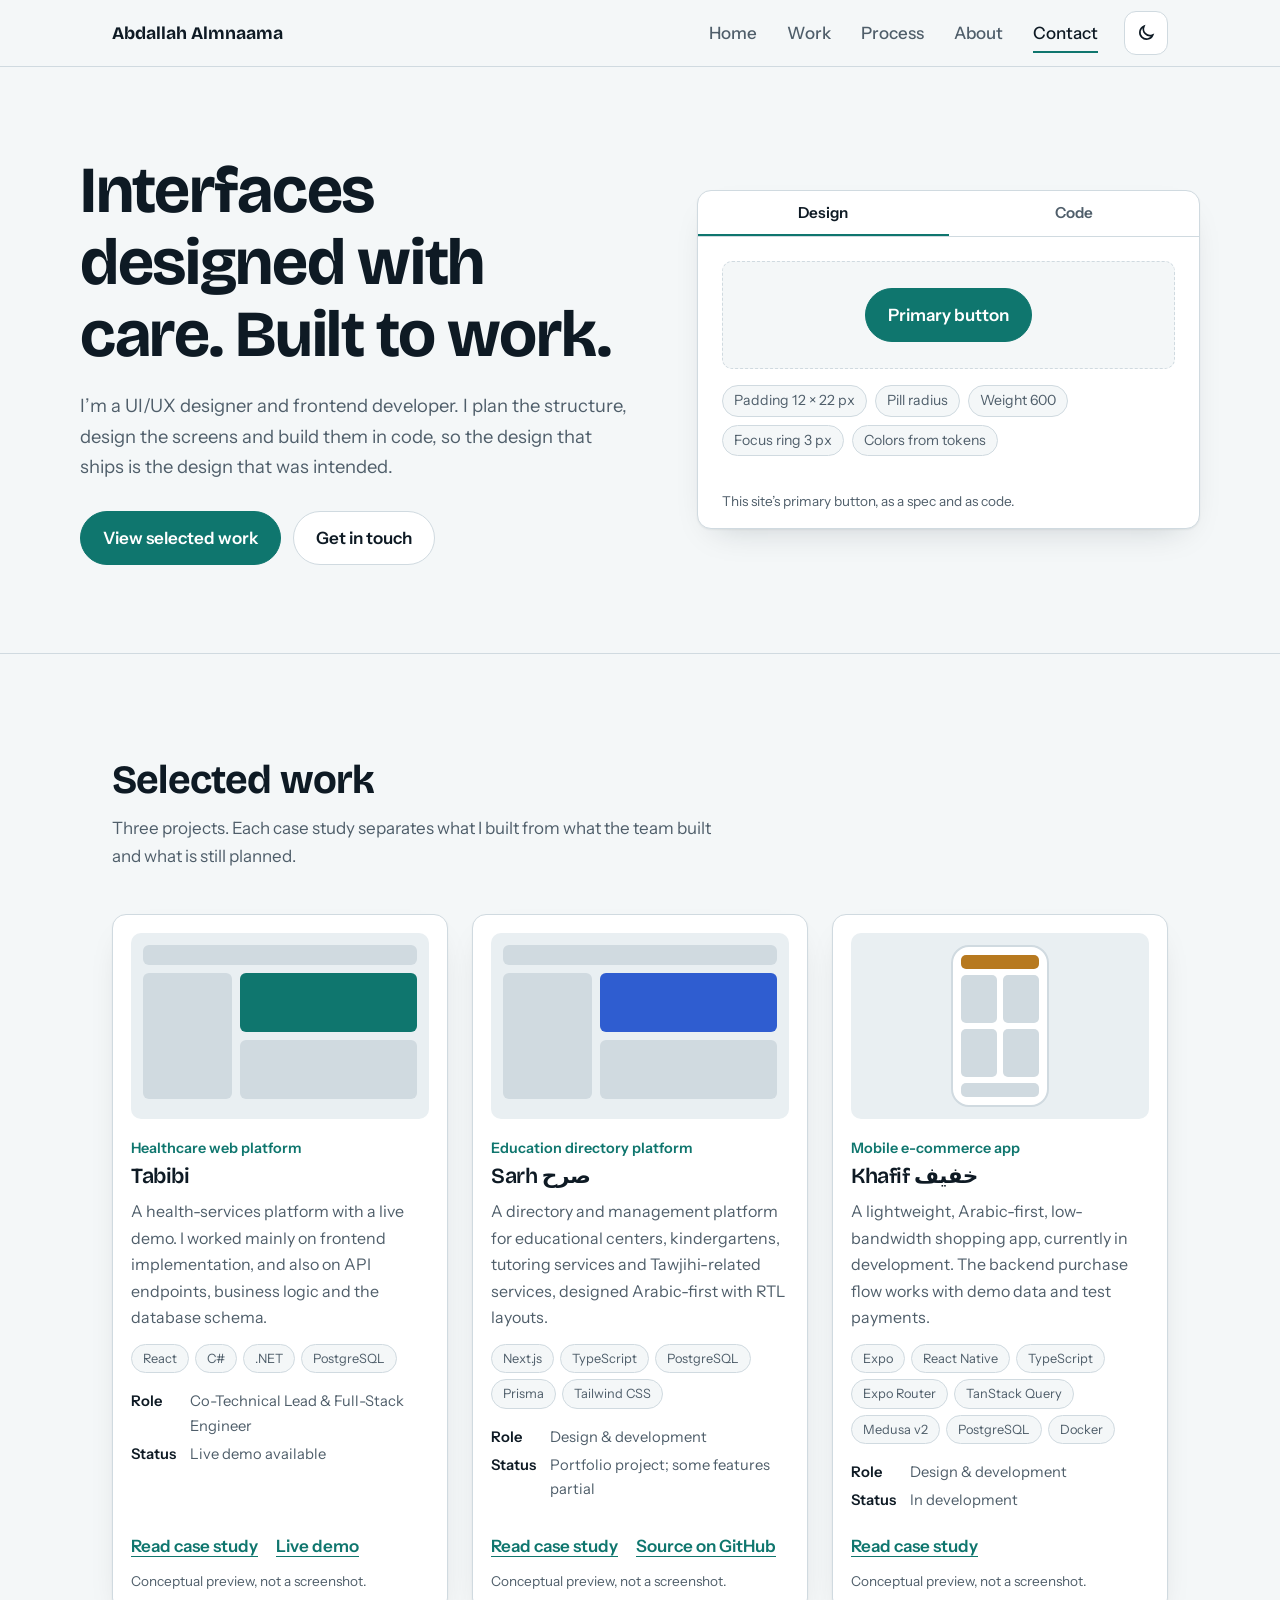
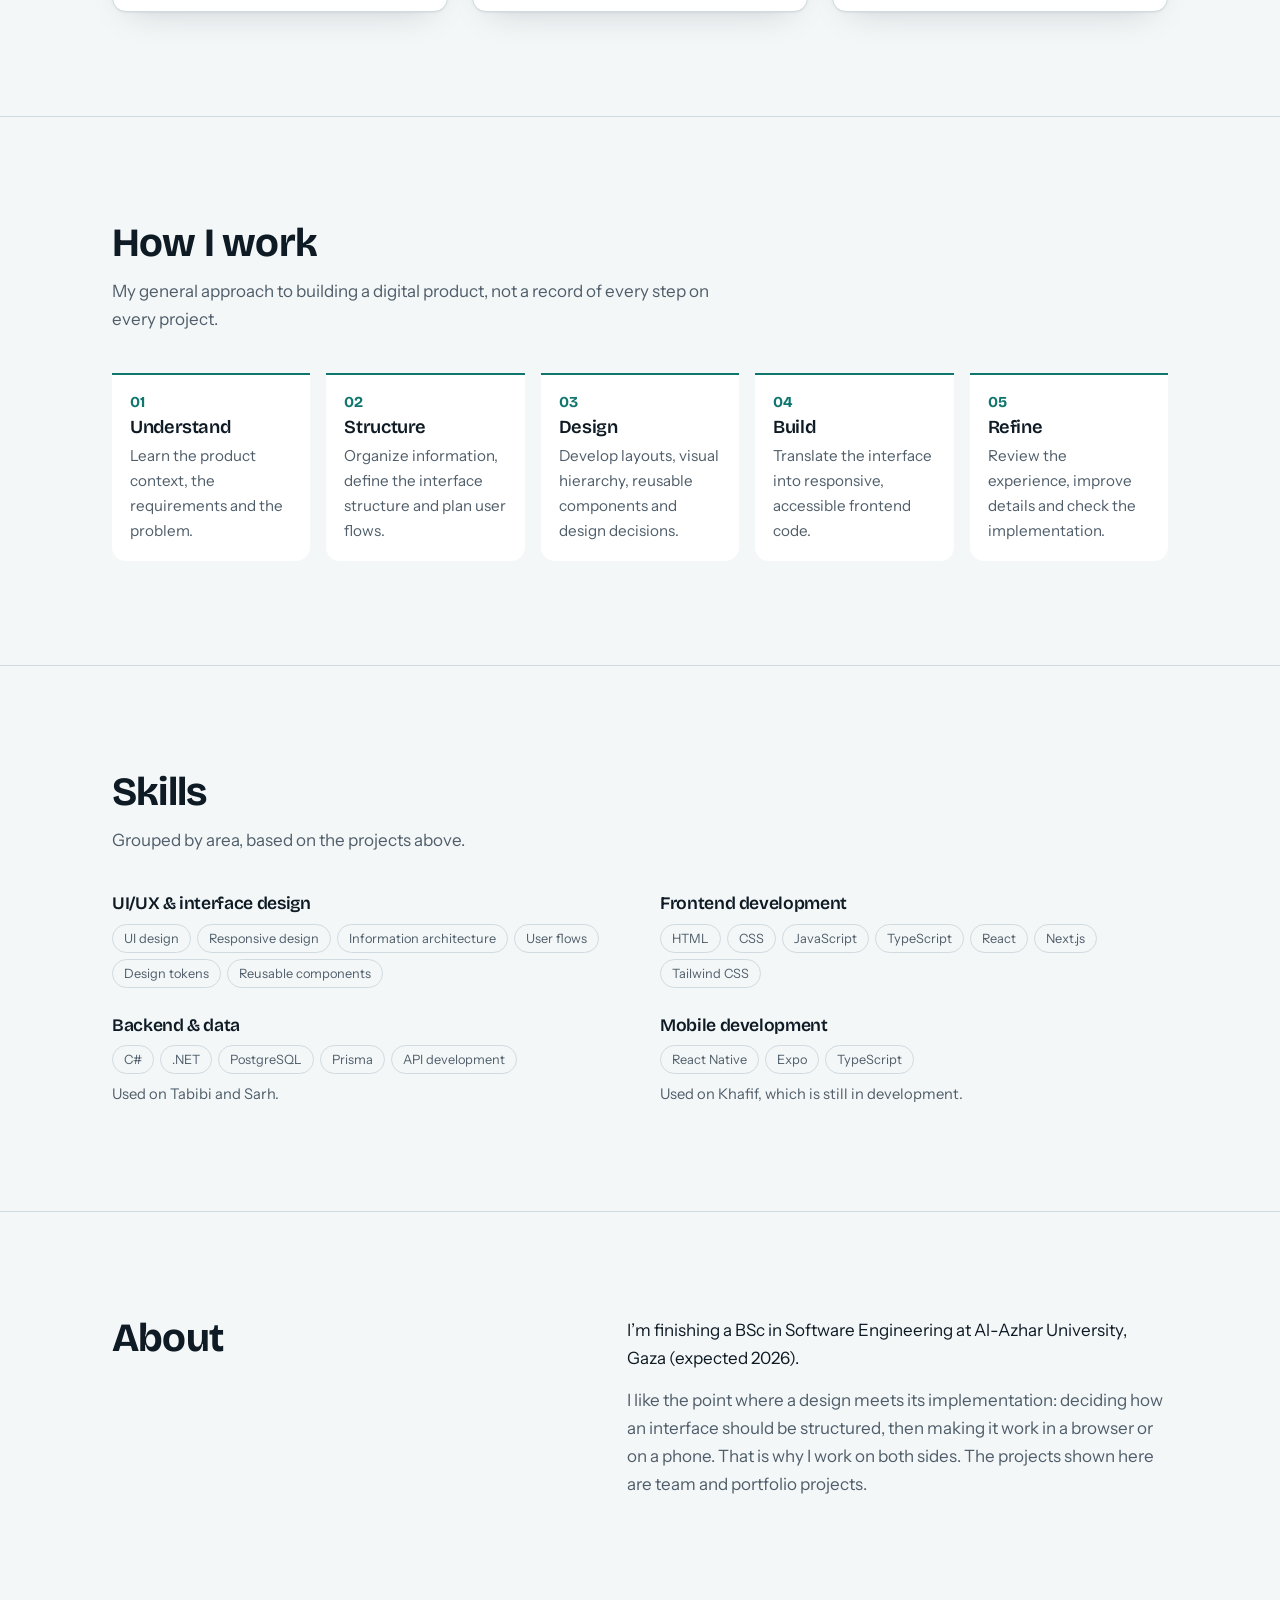
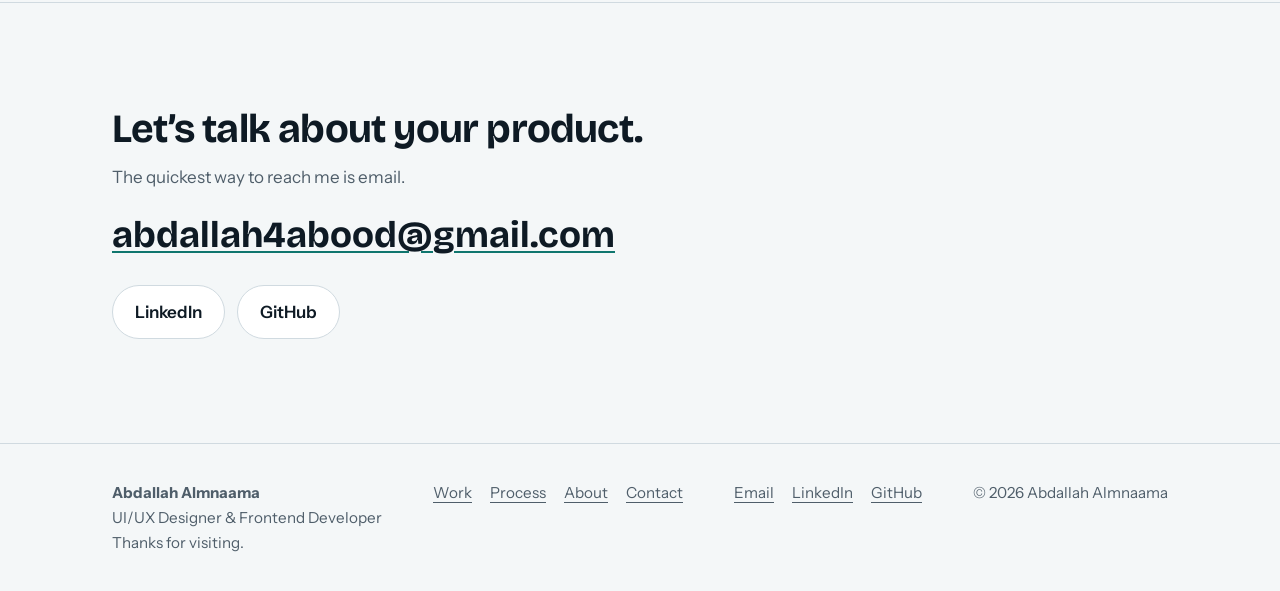
==== index.html @ 8fb06981 "Initial portfolio site" ====
<!doctype html>
<html lang="en" data-theme="light">
<head>
<meta charset="utf-8"><meta name="viewport" content="width=device-width,initial-scale=1">
<title>Abdallah Almnaama · UI/UX Designer &amp; Frontend Developer</title>
<meta name="description" content="Portfolio of Abdallah Almnaama, a UI/UX designer and frontend developer. Case studies for Tabibi, Sarh and Khafif.">
<meta name="theme-color" content="#F4F7F8">
<meta property="og:type" content="website"><meta property="og:title" content="Abdallah Almnaama · UI/UX Designer &amp; Frontend Developer"><meta property="og:description" content="Portfolio of Abdallah Almnaama, a UI/UX designer and frontend developer. Case studies for Tabibi, Sarh and Khafif.">
<meta name="twitter:card" content="summary">
<link rel="icon" href="assets/favicon.svg" type="image/svg+xml">
<link rel="preconnect" href="https://fonts.googleapis.com"><link rel="preconnect" href="https://fonts.gstatic.com" crossorigin>
<link rel="stylesheet" href="https://fonts.googleapis.com/css2?family=Bricolage+Grotesque:opsz,wght@12..96,500;12..96,700&family=Instrument+Sans:wght@400;500;600&display=swap">
<script>try{var t=localStorage.getItem('theme')||(matchMedia('(prefers-color-scheme: dark)').matches?'dark':'light');document.documentElement.dataset.theme=t}catch(e){}document.documentElement.classList.add('js')</script>
<link rel="stylesheet" href="css/style.css">
<script src="js/main.js" defer></script>
</head>
<body id="top">
<a class="skip" href="#main">Skip to content</a>
<header class="hd"><div class="w">
<a class="logo" href="index.html">Abdallah Almnaama</a>
<nav class="nav" id="nav" aria-label="Primary"><a href="#top">Home</a><a href="#work">Work</a><a href="#process">Process</a><a href="#about">About</a><a href="#contact">Contact</a></nav>
<button class="ib" id="theme" type="button" aria-label="Switch to dark theme"><svg class="moon" viewBox="0 0 24 24" aria-hidden="true"><path d="M20 14.5A8 8 0 0 1 9.5 4a8 8 0 1 0 10.5 10.5z"/></svg><svg class="sun" viewBox="0 0 24 24" aria-hidden="true"><circle cx="12" cy="12" r="4"/><path d="M12 2v2M12 20v2M4.9 4.9l1.4 1.4M17.7 17.7l1.4 1.4M2 12h2M20 12h2M4.9 19.1l1.4-1.4M17.7 6.3l1.4-1.4"/></svg></button>
<button class="ib menu" id="menu" type="button" aria-label="Menu" aria-expanded="false" aria-controls="nav"><svg viewBox="0 0 24 24" aria-hidden="true"><path d="M4 7h16M4 12h16M4 17h16"/></svg></button>
</div></header>
<main id="main">
<div class="w hero">
<div><h1>Interfaces designed with care. Built to work.</h1>
<p class="lede">I’m a UI/UX designer and frontend developer. I plan the structure, design the screens and build them in code, so the design that ships is the design that was intended.</p>
<div class="cta"><a class="btn p" href="#work">View selected work</a><a class="btn" href="#contact">Get in touch</a></div></div>
<div class="panel"><div class="tabs" role="tablist" aria-label="Button component">
<button role="tab" id="t1" aria-selected="true" aria-controls="p1" type="button">Design</button><button role="tab" id="t2" aria-selected="false" tabindex="-1" aria-controls="p2" type="button">Code</button></div>
<div class="tp" role="tabpanel" id="p1" aria-labelledby="t1"><div class="demo"><a class="btn p" href="#contact">Primary button</a></div>
<ul class="spec"><li>Padding 12 × 22 px</li><li>Pill radius</li><li>Weight 600</li><li>Focus ring 3 px</li><li>Colors from tokens</li></ul></div>
<div class="tp" role="tabpanel" id="p2" aria-labelledby="t2" hidden><pre><code>.btn {
  padding: 12px 22px;
  border-radius: 999px;
  font-weight: 600;
  background: var(--ac);
  color: var(--on);
}
:focus-visible {
  outline: 3px solid var(--ac);
  outline-offset: 3px;
}</code></pre></div>
<small class="cap" style="padding:0 24px 16px">This site’s primary button, as a spec and as code.</small></div>
</div>
<section class="sec" id="work"><div class="w"><h2>Selected work</h2><p class="sub">Three projects. Each case study separates what I built from what the team built and what is still planned.</p>
<div class="grid"><article class="card rv"><div class="vis web " role="img" aria-label="Conceptual interface preview"><b></b><i></i><i></i><i></i><i></i></div><span class="cat">Healthcare web platform</span><h3>Tabibi</h3><p>A health-services platform with a live demo. I worked mainly on frontend implementation, and also on API endpoints, business logic and the database schema.</p>
<ul class="tags" aria-label="Technologies"><li class="tag">React</li><li class="tag">C#</li><li class="tag">.NET</li><li class="tag">PostgreSQL</li></ul>
<dl class="facts"><dt>Role</dt><dd>Co-Technical Lead & Full-Stack Engineer</dd><dt>Status</dt><dd>Live demo available</dd></dl>
<div class="links"><a href="projects/tabibi.html">Read case study</a><a href="https://tabibi-frontend.apps.taqat.academy/" target="_blank" rel="noopener">Live demo<span class="sr" style="position:absolute;left:-999px"> (opens in a new tab)</span></a></div><small class="cap">Conceptual preview, not a screenshot.</small></article>
<article class="card rv"><div class="vis web p2" role="img" aria-label="Conceptual interface preview"><b></b><i></i><i></i><i></i><i></i></div><span class="cat">Education directory platform</span><h3>Sarh <span lang="ar" dir="rtl">صرح</span></h3><p>A directory and management platform for educational centers, kindergartens, tutoring services and Tawjihi-related services, designed Arabic-first with RTL layouts.</p>
<ul class="tags" aria-label="Technologies"><li class="tag">Next.js</li><li class="tag">TypeScript</li><li class="tag">PostgreSQL</li><li class="tag">Prisma</li><li class="tag">Tailwind CSS</li></ul>
<dl class="facts"><dt>Role</dt><dd>Design &amp; development</dd><dt>Status</dt><dd>Portfolio project; some features partial</dd></dl>
<div class="links"><a href="projects/sarh.html">Read case study</a><a href="https://github.com/abdallah4abood-spec/Sarh-Educational-Platform" target="_blank" rel="noopener">Source on GitHub<span class="sr" style="position:absolute;left:-999px"> (opens in a new tab)</span></a></div><small class="cap">Conceptual preview, not a screenshot.</small></article>
<article class="card rv"><div class="vis phone p3" role="img" aria-label="Conceptual mobile interface preview"><div class="ph"><span></span><div><i></i><i></i></div><div><i></i><i></i></div><span></span></div></div><span class="cat">Mobile e-commerce app</span><h3>Khafif <span lang="ar" dir="rtl">خفيف</span></h3><p>A lightweight, Arabic-first, low-bandwidth shopping app, currently in development. The backend purchase flow works with demo data and test payments.</p>
<ul class="tags" aria-label="Technologies"><li class="tag">Expo</li><li class="tag">React Native</li><li class="tag">TypeScript</li><li class="tag">Expo Router</li><li class="tag">TanStack Query</li><li class="tag">Medusa v2</li><li class="tag">PostgreSQL</li><li class="tag">Docker</li></ul>
<dl class="facts"><dt>Role</dt><dd>Design &amp; development</dd><dt>Status</dt><dd>In development</dd></dl>
<div class="links"><a href="projects/khafif.html">Read case study</a></div><small class="cap">Conceptual preview, not a screenshot.</small></article>
</div></div></section>
<section class="sec" id="process"><div class="w"><h2>How I work</h2><p class="sub">My general approach to building a digital product, not a record of every step on every project.</p>
<ol class="steps"><li class="rv"><h3>Understand</h3><p>Learn the product context, the requirements and the problem.</p></li><li class="rv"><h3>Structure</h3><p>Organize information, define the interface structure and plan user flows.</p></li><li class="rv"><h3>Design</h3><p>Develop layouts, visual hierarchy, reusable components and design decisions.</p></li><li class="rv"><h3>Build</h3><p>Translate the interface into responsive, accessible frontend code.</p></li><li class="rv"><h3>Refine</h3><p>Review the experience, improve details and check the implementation.</p></li></ol></div></section>
<section class="sec" id="skills"><div class="w"><h2>Skills</h2><p class="sub">Grouped by area, based on the projects above.</p><div class="sk">
<div><h3>UI/UX &amp; interface design</h3><ul class="tags"><li class="tag">UI design</li><li class="tag">Responsive design</li><li class="tag">Information architecture</li><li class="tag">User flows</li><li class="tag">Design tokens</li><li class="tag">Reusable components</li></ul></div>
<div><h3>Frontend development</h3><ul class="tags"><li class="tag">HTML</li><li class="tag">CSS</li><li class="tag">JavaScript</li><li class="tag">TypeScript</li><li class="tag">React</li><li class="tag">Next.js</li><li class="tag">Tailwind CSS</li></ul></div>
<div><h3>Backend &amp; data</h3><ul class="tags"><li class="tag">C#</li><li class="tag">.NET</li><li class="tag">PostgreSQL</li><li class="tag">Prisma</li><li class="tag">API development</li></ul><p>Used on Tabibi and Sarh.</p></div>
<div><h3>Mobile development</h3><ul class="tags"><li class="tag">React Native</li><li class="tag">Expo</li><li class="tag">TypeScript</li></ul><p>Used on Khafif, which is still in development.</p></div>
</div></div></section>
<section class="sec" id="about"><div class="w two"><h2>About</h2><div>
<p>I’m finishing a BSc in Software Engineering at Al-Azhar University, Gaza (expected 2026).</p>
<p class="mu">I like the point where a design meets its implementation: deciding how an interface should be structured, then making it work in a browser or on a phone. That is why I work on both sides. The projects shown here are team and portfolio projects.</p></div></div></section>
<section class="sec" id="contact"><div class="w"><h2>Let’s talk about your product.</h2><p class="sub">The quickest way to reach me is email.</p>
<a class="mail" href="mailto:abdallah4abood@gmail.com">abdallah4abood@gmail.com</a>
<div class="cta"><a class="btn" href="https://www.linkedin.com/in/abdallah-almnaama-7575a737b/" target="_blank" rel="noopener">LinkedIn</a><a class="btn" href="https://github.com/abdallah4abood-spec" target="_blank" rel="noopener">GitHub</a></div></div></section>
</main>
<footer class="ft"><div class="w">
<div><strong>Abdallah Almnaama</strong><br>UI/UX Designer &amp; Frontend Developer<br>Thanks for visiting.</div>
<ul aria-label="Footer"><li><a href="#work">Work</a></li><li><a href="#process">Process</a></li><li><a href="#about">About</a></li><li><a href="#contact">Contact</a></li></ul>
<ul aria-label="Social"><li><a href="mailto:abdallah4abood@gmail.com">Email</a></li><li><a href="https://www.linkedin.com/in/abdallah-almnaama-7575a737b/" target="_blank" rel="noopener">LinkedIn</a></li><li><a href="https://github.com/abdallah4abood-spec" target="_blank" rel="noopener">GitHub</a></li></ul>
<p>© <span id="y">2026</span> Abdallah Almnaama</p>
</div></footer>
</body></html>
---- css/style.css ----
:root{--bg:#F4F7F8;--sf:#fff;--sf2:#E9EFF2;--tx:#0E1A24;--mu:#4F5E6A;--ac:#0F766E;--ac2:#B7791F;--bd:#D0DAE0;--on:#fff;--r:14px;--sh:0 1px 2px rgba(14,26,36,.06),0 14px 34px -18px rgba(14,26,36,.22);--ease:cubic-bezier(.23,1,.32,1);--d:"Bricolage Grotesque",system-ui,"Noto Sans Arabic",Tahoma,sans-serif;--b:"Instrument Sans",system-ui,"Noto Sans Arabic",Tahoma,sans-serif;--w:1120px;color-scheme:light}
[data-theme=dark]{--bg:#0B1216;--sf:#121C22;--sf2:#18262E;--tx:#E8EFF2;--mu:#9AACB6;--ac:#3CC9B8;--ac2:#E3B04B;--bd:#27373F;--on:#04201C;--sh:0 1px 2px rgba(0,0,0,.4),0 16px 36px -18px rgba(0,0,0,.75);color-scheme:dark}
*{box-sizing:border-box;margin:0}
html{scroll-padding-top:84px}
@media (prefers-reduced-motion:no-preference){html{scroll-behavior:smooth}@view-transition{navigation:auto}}
body{background:var(--bg);color:var(--tx);font:400 1.0625rem/1.65 var(--b);transition:background-color .25s,color .25s}
a{color:inherit;text-underline-offset:4px}
:focus-visible{outline:3px solid var(--ac);outline-offset:3px;border-radius:6px}
.w{max-width:var(--w);margin:0 auto;padding:0 clamp(18px,4vw,32px)}
.skip{position:absolute;left:-999px}.skip:focus{left:12px;top:12px;z-index:20;background:var(--sf);padding:8px 14px}
h1,h2,h3{font-family:var(--d);letter-spacing:-.02em;line-height:1.1}
h1{font-size:clamp(2.3rem,5.6vw,4.1rem);font-weight:700;max-width:15ch}
h2{font-size:clamp(1.75rem,3.4vw,2.5rem);font-weight:700}
h3{font-size:1.35rem;font-weight:600}
.mu{color:var(--mu)}
/* header */
.hd{position:sticky;top:0;z-index:10;background:var(--bg);border-bottom:1px solid var(--bd)}
.hd .w{display:flex;align-items:center;gap:14px;min-height:66px}
.logo{font:700 1.1rem var(--d);text-decoration:none;margin-right:auto}
.nav{display:flex;gap:6px}
.nav a{position:relative;padding:8px 12px;text-decoration:none;color:var(--mu);font-weight:500}
.nav a::after{content:"";position:absolute;left:12px;right:12px;bottom:2px;height:2px;background:var(--ac);transform:scaleX(0);transition:transform .25s var(--ease)}
.nav a:hover{color:var(--tx)}.nav a[aria-current=true]{color:var(--tx)}.nav a[aria-current=true]::after{transform:scaleX(1)}
.ib{display:grid;place-items:center;width:44px;height:44px;border:1px solid var(--bd);border-radius:12px;background:var(--sf);color:var(--tx);cursor:pointer;transition:transform .12s ease-out}
.ib:active{transform:scale(.95)}
.ib svg{width:20px;height:20px;fill:none;stroke:currentColor;stroke-width:2;stroke-linecap:round}
.menu{display:none}
.sun{display:none}[data-theme=dark] .sun{display:block}[data-theme=dark] .moon{display:none}
/* buttons */
.btn{display:inline-block;padding:12px 22px;border-radius:999px;font-weight:600;text-decoration:none;border:1px solid var(--bd);background:var(--sf);color:var(--tx);transition:transform .12s ease-out,background-color .2s}
.btn.p{background:var(--ac);border-color:var(--ac);color:var(--on)}
.btn:active{transform:scale(.97)}
@media (hover:hover){.btn:hover{background:var(--sf2)}.btn.p:hover{background:var(--ac);filter:brightness(1.1)}}
/* sections */
.sec{padding:clamp(56px,9vw,104px) 0;border-top:1px solid var(--bd)}
.sub{margin-top:12px;max-width:56ch;color:var(--mu)}
.hero{display:grid;grid-template-columns:1.1fr 1fr;gap:clamp(28px,5vw,64px);align-items:center;padding:clamp(40px,7vw,88px) 0}
.lede{margin-top:20px;max-width:48ch;color:var(--mu);font-size:1.15rem}
.cta{margin-top:28px;display:flex;flex-wrap:wrap;gap:12px}
.panel{background:var(--sf);border:1px solid var(--bd);border-radius:var(--r);box-shadow:var(--sh);overflow:hidden}
.tabs{display:flex;border-bottom:1px solid var(--bd)}
.tabs button{flex:1;padding:12px;border:0;background:none;color:var(--mu);font:600 .95rem var(--b);cursor:pointer;border-bottom:2px solid transparent}
.tabs button[aria-selected=true]{color:var(--tx);border-color:var(--ac)}
.tp{padding:24px;min-height:228px}
.tp[hidden]{display:none}
.demo{display:grid;place-items:center;padding:26px;border:1px dashed var(--bd);border-radius:10px;background:var(--bg)}
.spec{margin-top:16px;display:flex;flex-wrap:wrap;gap:8px;list-style:none;padding:0;font-size:.88rem}
.spec li,.tag{padding:3px 11px;border:1px solid var(--bd);border-radius:999px;color:var(--mu);background:var(--bg)}
pre{font:.86rem/1.6 ui-monospace,Menlo,Consolas,monospace;overflow-x:auto;color:var(--tx)}
.cap{display:block;margin-top:10px;font-size:.85rem;color:var(--mu)}
/* projects */
.grid{margin-top:44px;display:grid;grid-template-columns:repeat(3,1fr);gap:24px}
.card{display:flex;flex-direction:column;background:var(--sf);border:1px solid var(--bd);border-radius:var(--r);padding:18px;box-shadow:var(--sh)}
.card h3{margin-top:18px}.card p{margin-top:10px;color:var(--mu);font-size:1rem}
.cat{margin-top:18px;font-size:.9rem;font-weight:600;color:var(--ac)}.cat+h3{margin-top:4px}
.tags{display:flex;flex-wrap:wrap;gap:6px;list-style:none;padding:0;margin-top:14px}.tag{font-size:.8rem}
.facts{margin-top:16px;display:grid;grid-template-columns:auto 1fr;gap:4px 14px;font-size:.92rem}
.facts dt{font-weight:600}.facts dd{color:var(--mu)}
.links{margin-top:auto;padding-top:20px;display:flex;flex-wrap:wrap;gap:8px 18px;font-weight:600}
.links a{color:var(--ac)}
.vis{--pa:var(--ac);aspect-ratio:16/10;display:grid;gap:8px;padding:12px;background:var(--sf2);border-radius:10px}
.vis i,.vis b{display:block;background:var(--bd);border-radius:6px}
.vis i:nth-child(3){background:var(--pa)}
.web{grid-template-columns:1fr 2fr;grid-template-rows:20px 1fr 1fr}.web b{grid-column:1/3}.web i:nth-child(2){grid-row:2/4}
.phone{place-items:center}.ph{width:36%;height:100%;display:grid;grid-template-rows:14px 1fr 1fr 14px;gap:6px;padding:8px;background:var(--sf);border:2px solid var(--bd);border-radius:18px}
.ph span{display:block;background:var(--bd);border-radius:5px}.ph span:nth-child(1){background:var(--pa)}
.ph div{display:grid;grid-template-columns:1fr 1fr;gap:6px}.ph div i{border-radius:5px}
.p2{--pa:#2F5DD0}.p3{--pa:#B7791F}[data-theme=dark] .p2{--pa:#7FA2FF}[data-theme=dark] .p3{--pa:#E3B04B}
/* process, skills, about */
.steps{margin-top:40px;list-style:none;padding:0;display:grid;grid-template-columns:repeat(5,1fr);gap:16px;counter-reset:s}
.steps li{counter-increment:s;padding:18px;border-top:2px solid var(--ac);background:var(--sf);border-radius:0 0 var(--r) var(--r)}
.steps li::before{content:counter(s,decimal-leading-zero);display:block;font:700 .95rem var(--d);color:var(--ac)}
.steps h3{font-size:1.15rem;margin-top:6px}.steps p{margin-top:6px;color:var(--mu);font-size:.95rem}
.sk{margin-top:40px;display:grid;grid-template-columns:repeat(2,1fr);gap:28px 40px}
.sk h3{font-size:1.1rem}.sk .tags{margin-top:10px}.sk p{margin-top:8px;font-size:.92rem;color:var(--mu)}
.two{display:grid;grid-template-columns:1fr 1.2fr;gap:clamp(24px,5vw,64px)}.two p+p{margin-top:14px}
.mail{display:inline-block;margin-top:22px;font:700 clamp(1.3rem,4vw,2.3rem) var(--d);text-decoration-color:var(--ac);text-decoration-thickness:2px;word-break:break-all}
.ft{padding:36px 0;border-top:1px solid var(--bd);font-size:.95rem;color:var(--mu)}
.ft .w{display:flex;flex-wrap:wrap;gap:16px 40px;justify-content:space-between}
.ft ul{list-style:none;padding:0;display:flex;flex-wrap:wrap;gap:6px 18px}
/* case study */
.cs{padding:clamp(32px,6vw,64px) 0}.cs h1{max-width:none;margin-top:10px}.cs section{margin-top:44px;max-width:70ch}.cs h2{font-size:1.5rem;margin-bottom:12px}.cs ul{padding-left:1.2rem}.cs li{margin-top:6px}
.cs .vis{max-width:760px;margin-top:28px}
.note{border-left:3px solid var(--ac2);padding:4px 16px;background:var(--sf)}
.crumb{font-size:.92rem;color:var(--mu)}
/* motion */
.js .rv{opacity:0;transform:translateY(10px);transition:opacity .45s var(--ease),transform .45s var(--ease)}
.js .rv.in{opacity:1;transform:none}
@media (hover:hover) and (pointer:fine){.card{transition:transform .2s var(--ease)}.card:hover{transform:translateY(-4px)}}
@media (prefers-reduced-motion:reduce){*{transition:none!important}.js .rv{opacity:1;transform:none}}
/* responsive */
@media (max-width:980px){.grid{grid-template-columns:1fr 1fr}.steps{grid-template-columns:1fr 1fr}}
@media (max-width:820px){
 .menu{display:grid}
 .nav{display:none;position:absolute;top:66px;left:0;right:0;flex-direction:column;background:var(--bg);border-bottom:1px solid var(--bd);padding:8px clamp(18px,4vw,32px) 16px}
 .nav[data-open]{display:flex}.nav a{padding:14px 4px;border-bottom:1px solid var(--bd)}.nav a::after{display:none}
 .nav a[aria-current=true]{color:var(--ac)}
 .hero,.two,.sk{grid-template-columns:1fr}}
@media (max-width:620px){.grid,.steps{grid-template-columns:1fr}.cta .btn{flex:1;text-align:center}}
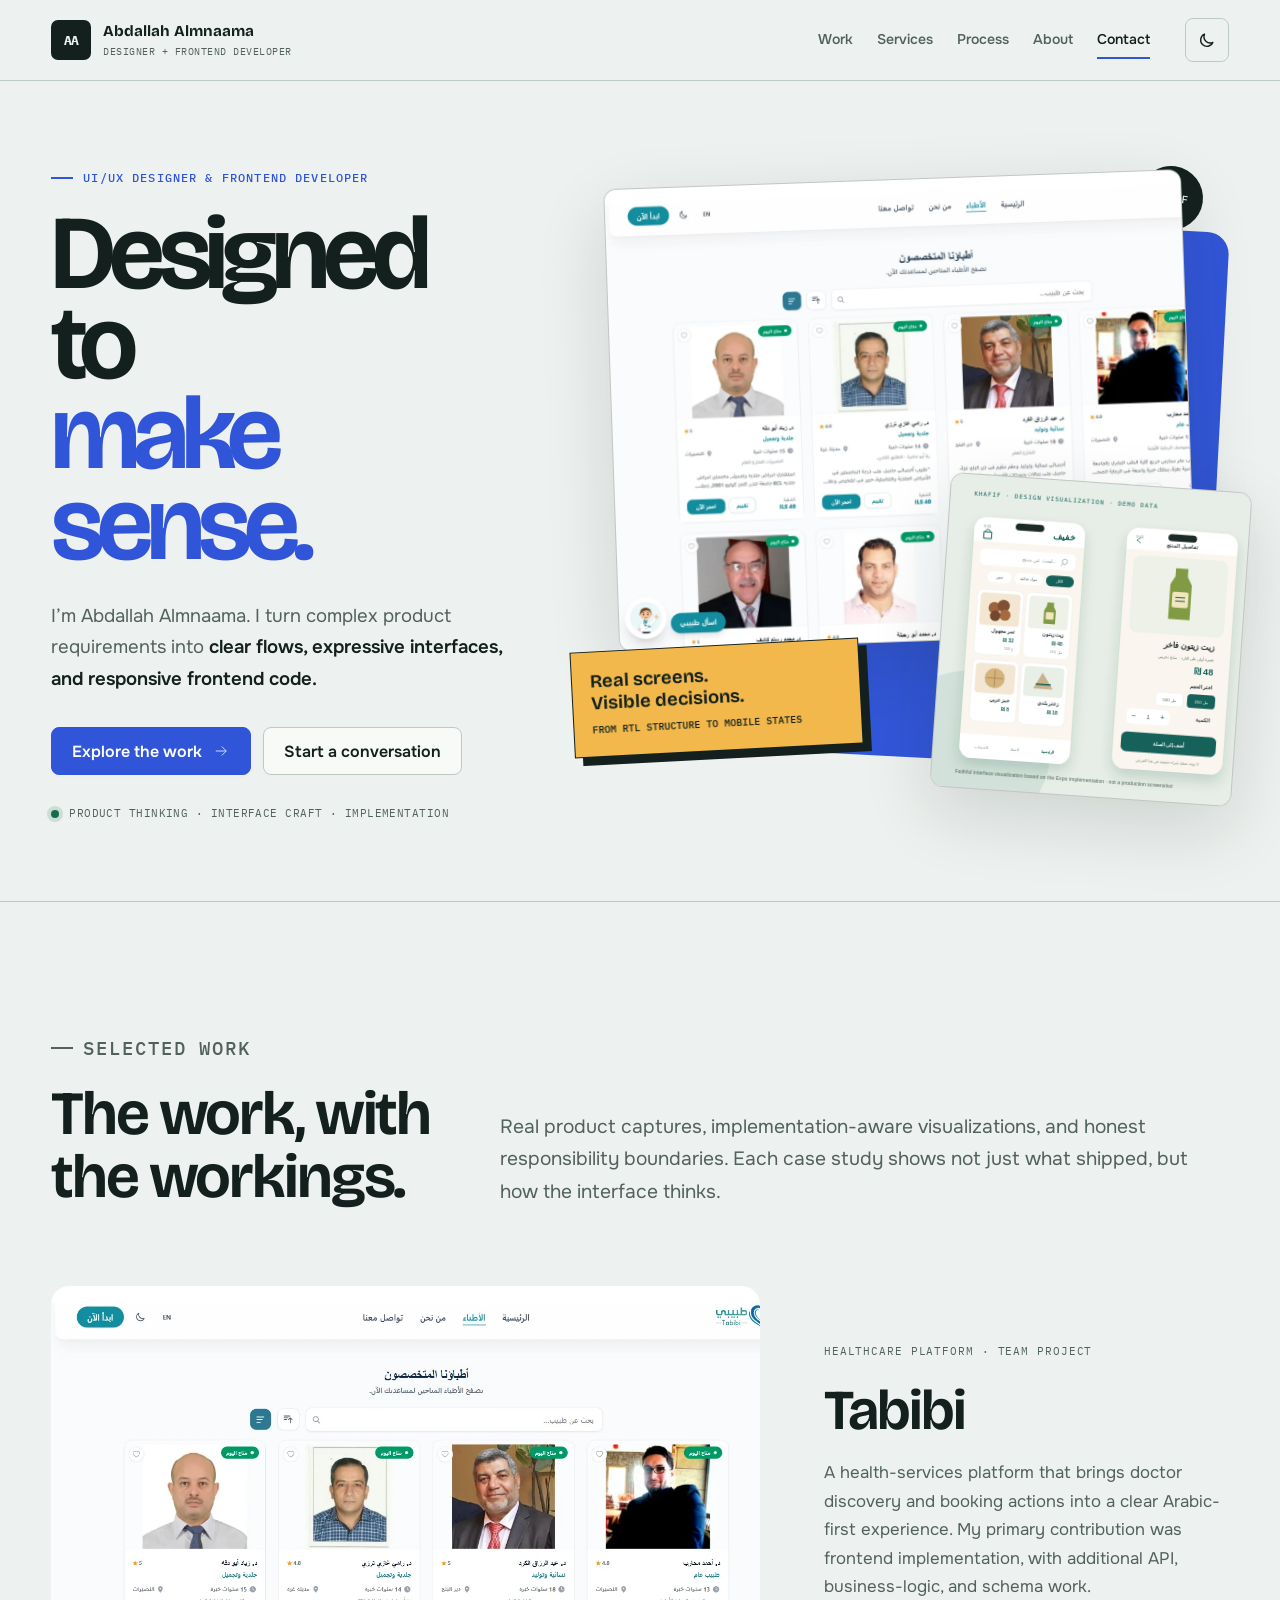
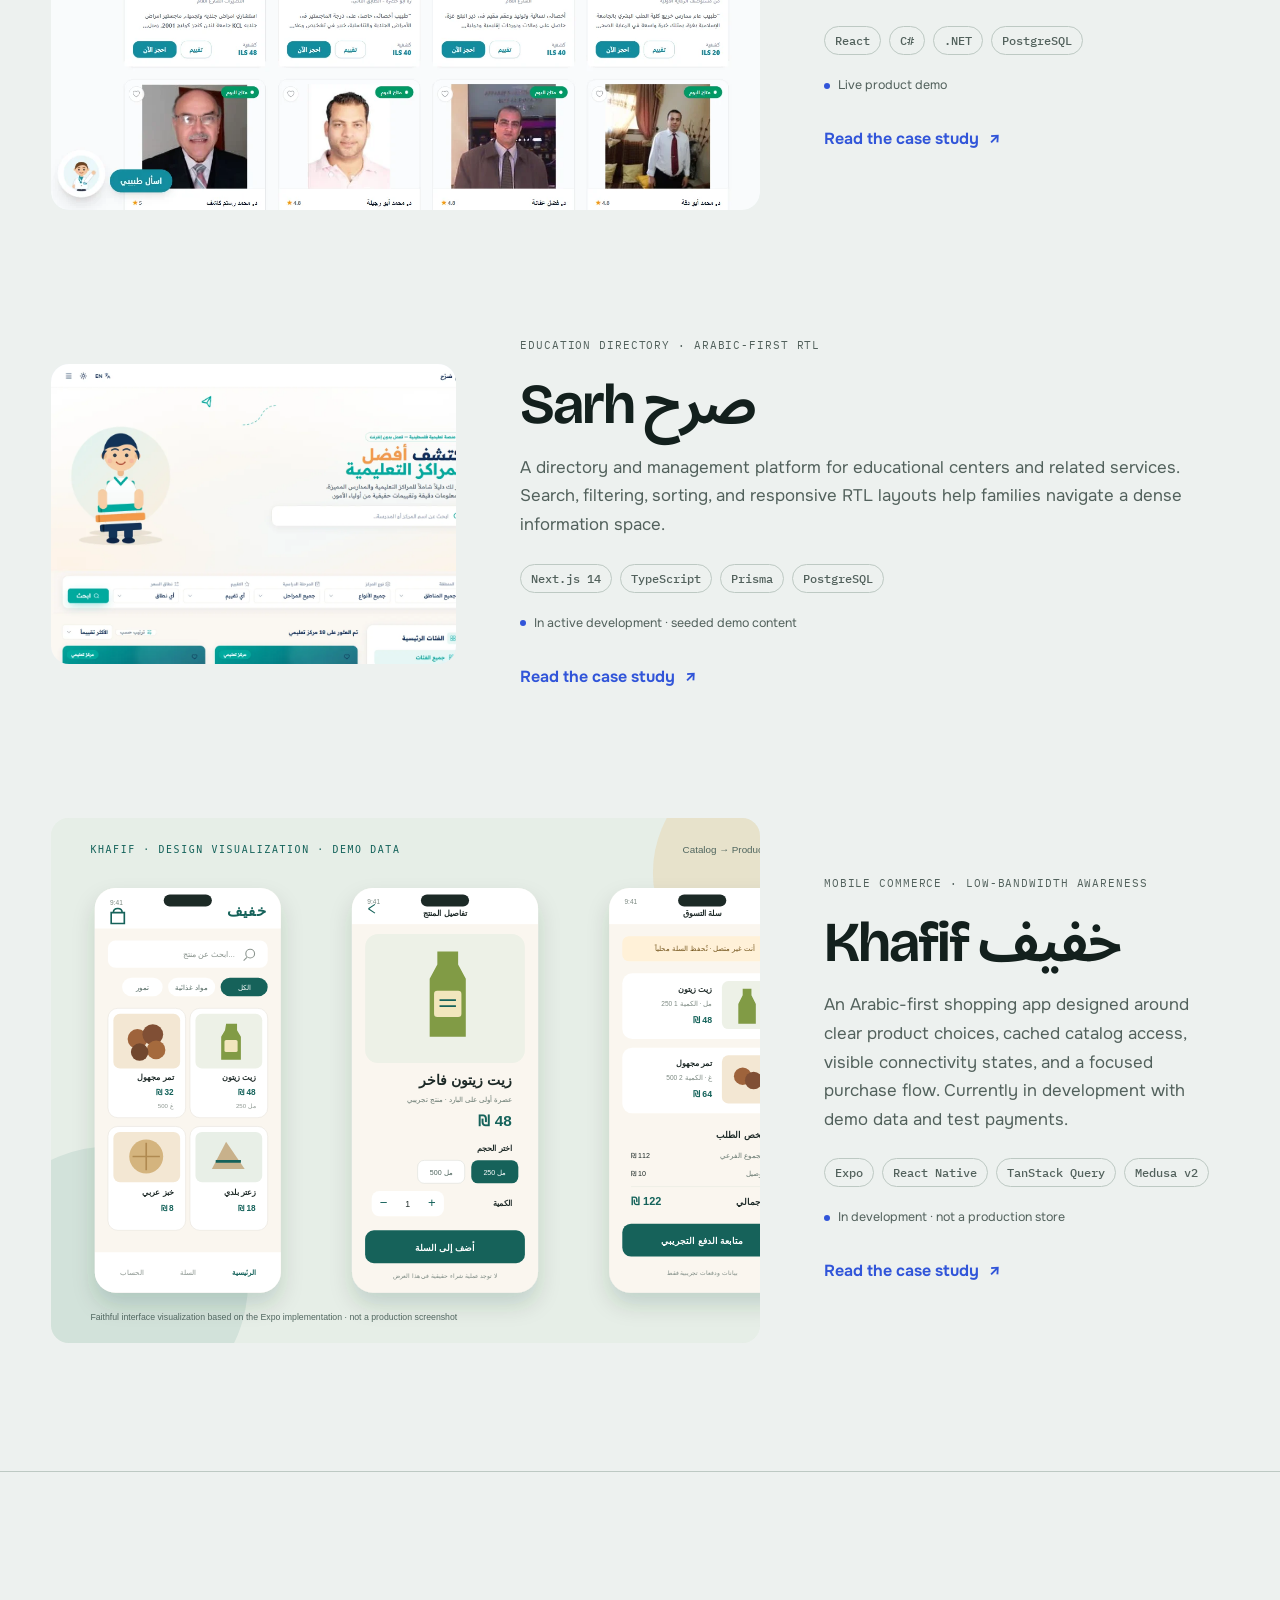
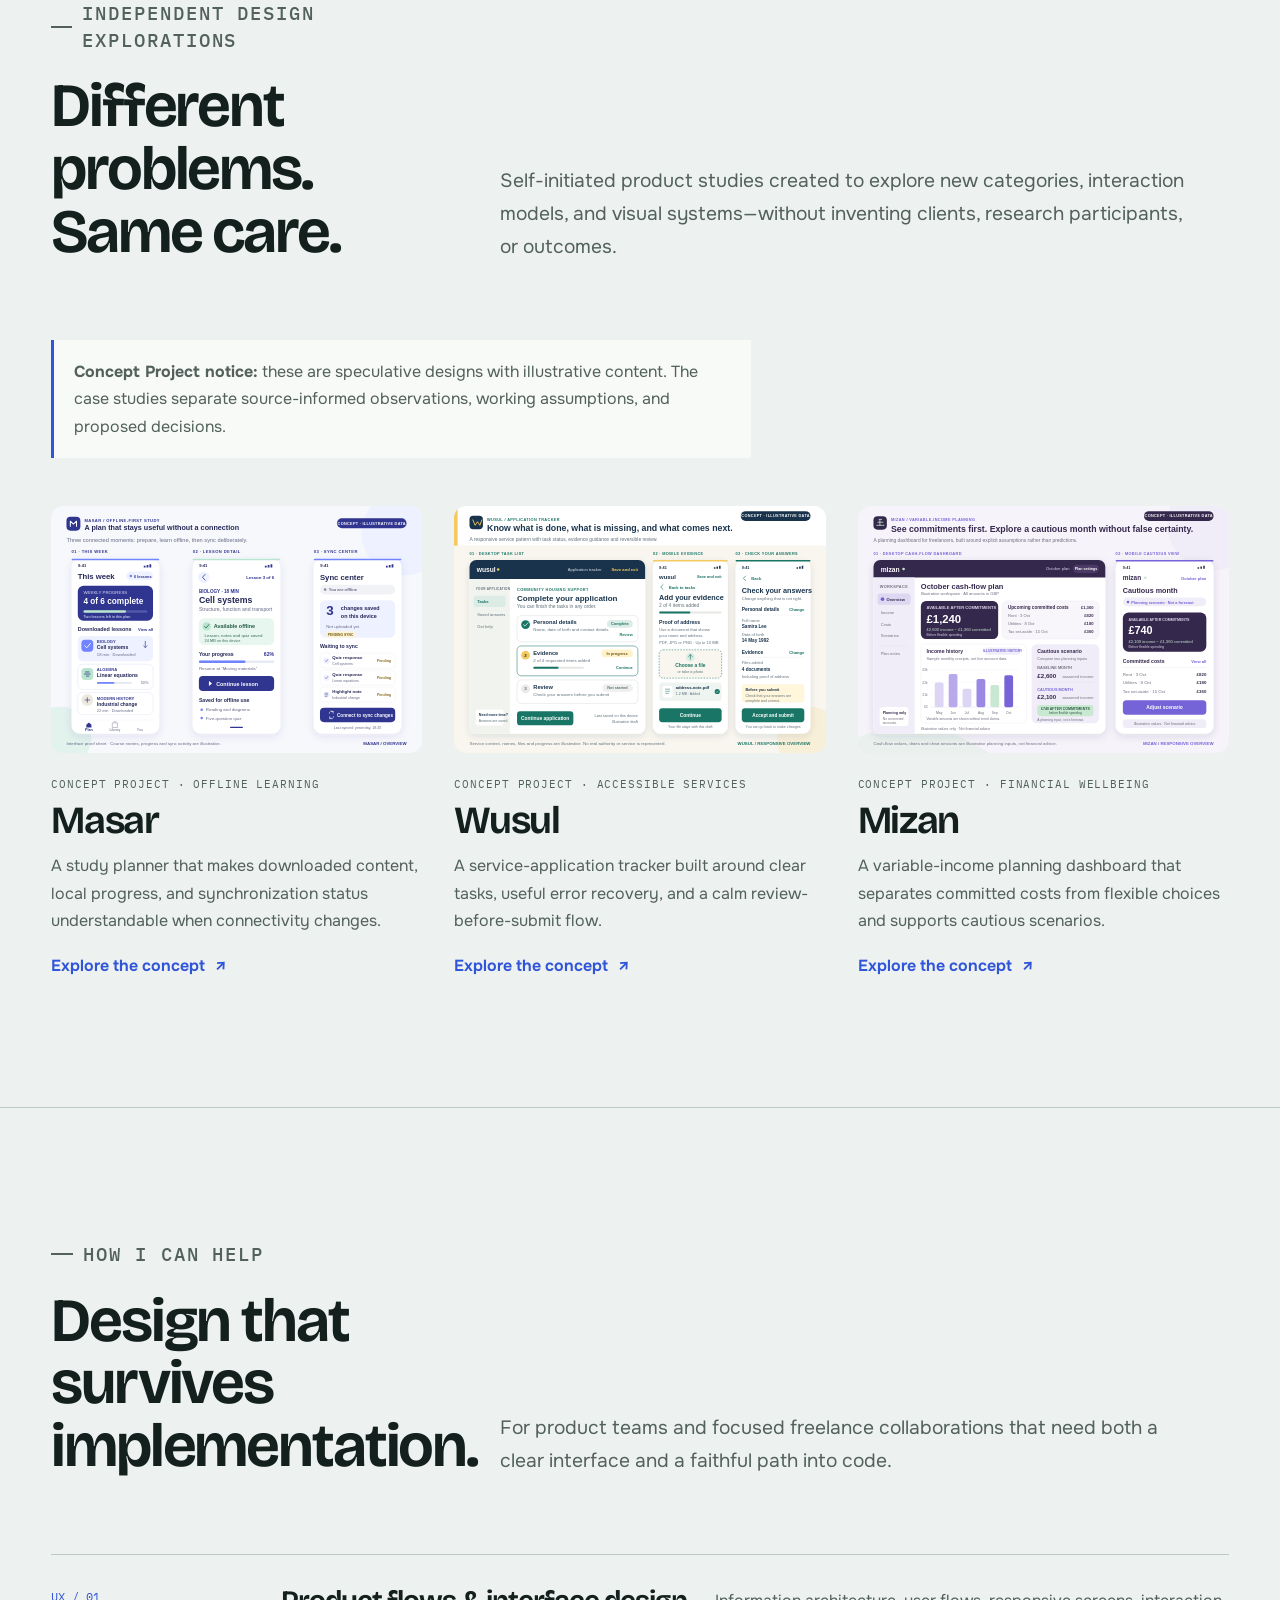
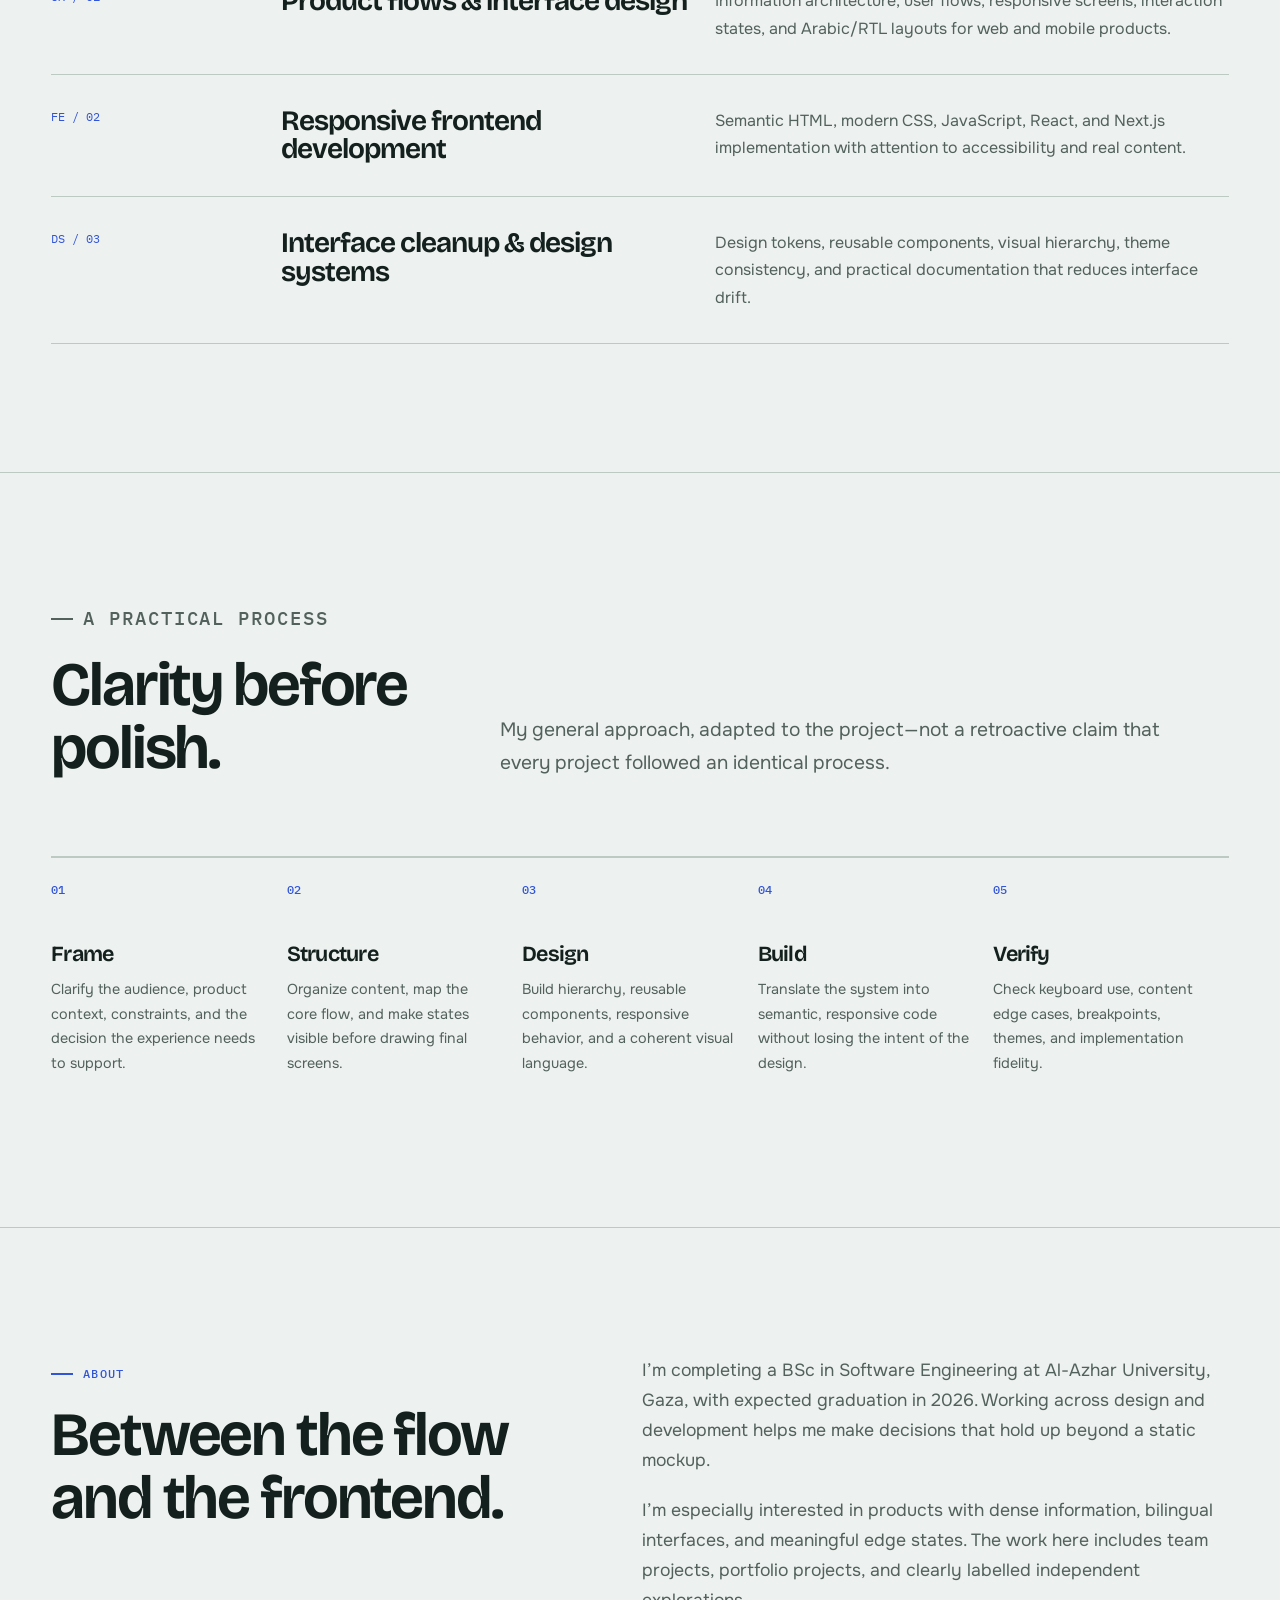
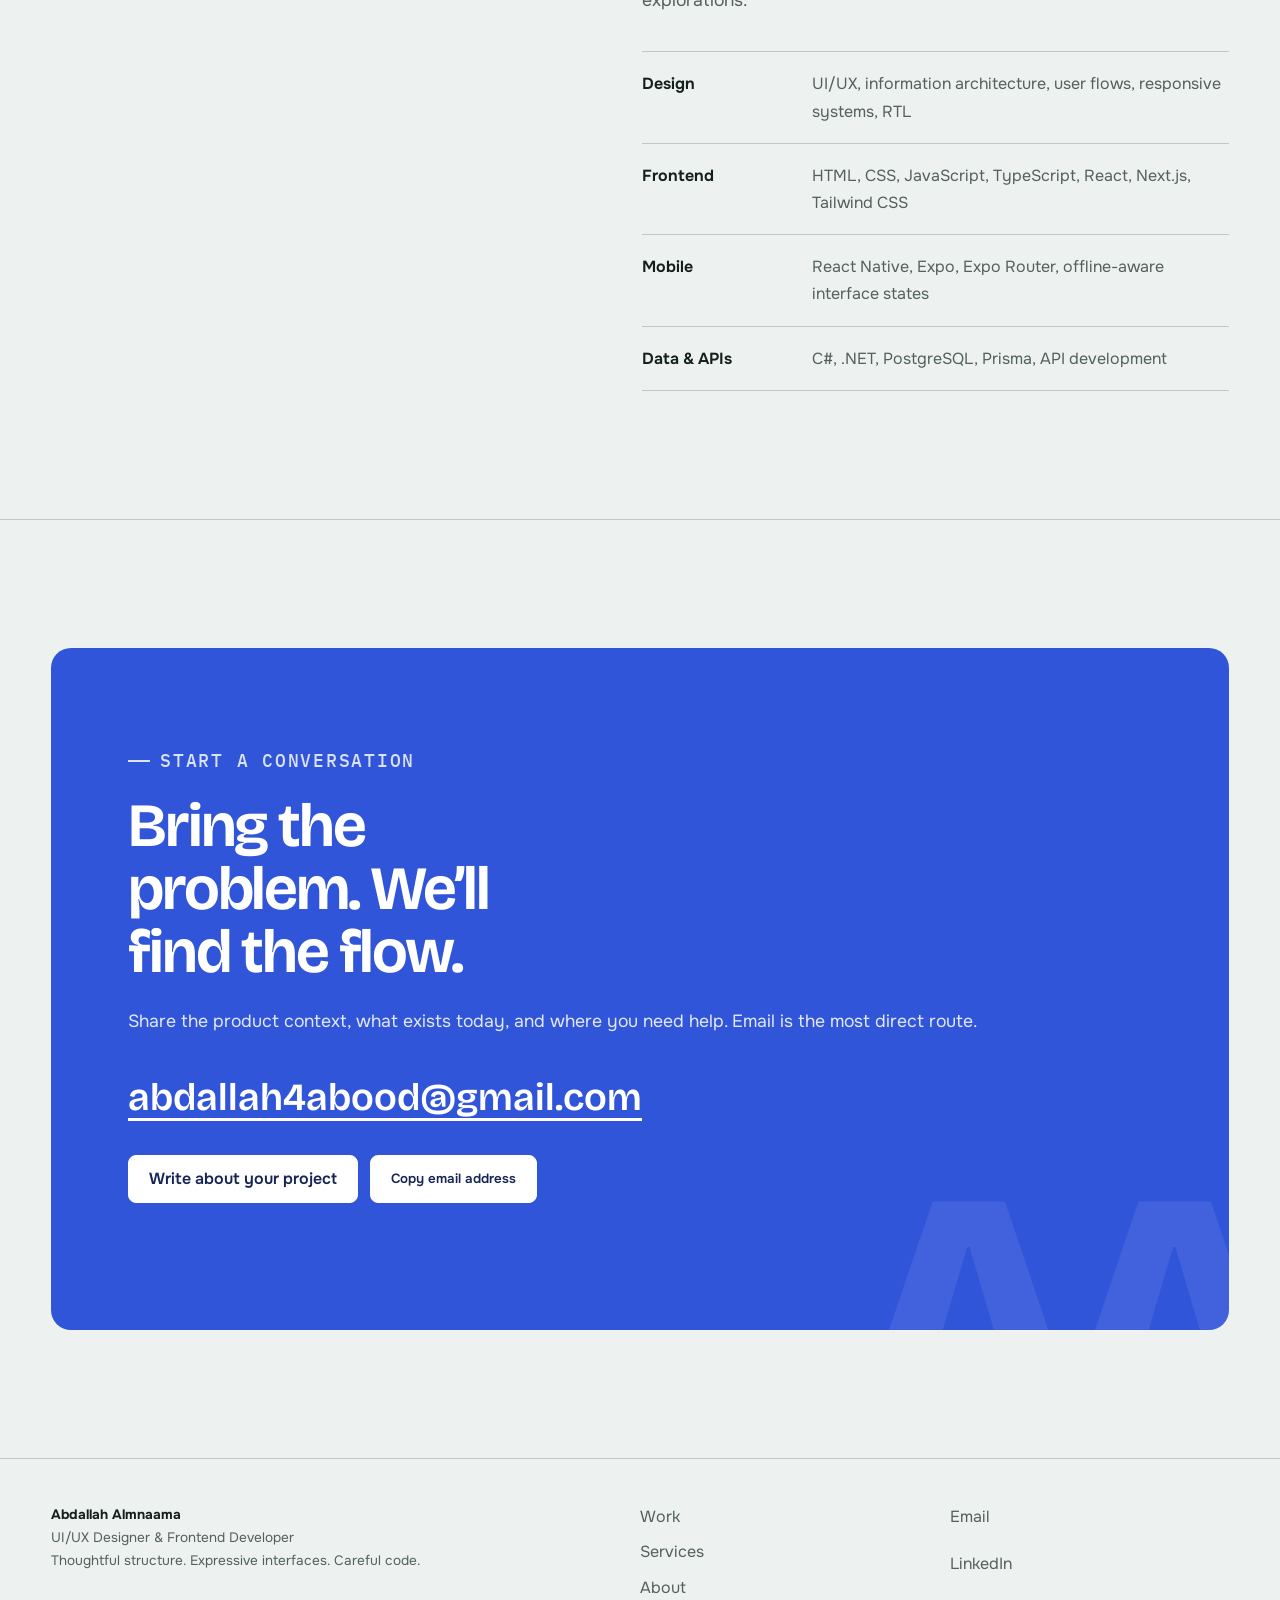
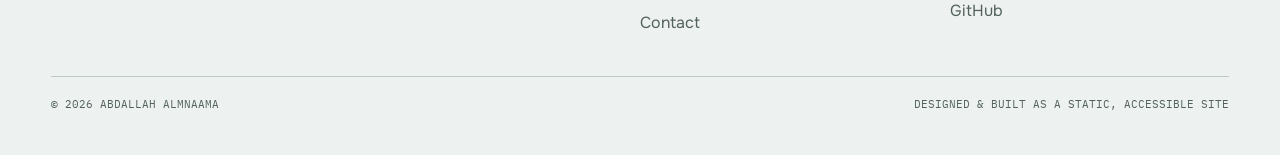
==== commit 6f25805f: "Redesign portfolio around visual product case studies" ====
--- a/index.html
+++ b/index.html
@@ -1,82 +1,234 @@
 <!doctype html>
 <html lang="en" data-theme="light">
 <head>
-<meta charset="utf-8"><meta name="viewport" content="width=device-width,initial-scale=1">
-<title>Abdallah Almnaama · UI/UX Designer &amp; Frontend Developer</title>
-<meta name="description" content="Portfolio of Abdallah Almnaama, a UI/UX designer and frontend developer. Case studies for Tabibi, Sarh and Khafif.">
-<meta name="theme-color" content="#F4F7F8">
-<meta property="og:type" content="website"><meta property="og:title" content="Abdallah Almnaama · UI/UX Designer &amp; Frontend Developer"><meta property="og:description" content="Portfolio of Abdallah Almnaama, a UI/UX designer and frontend developer. Case studies for Tabibi, Sarh and Khafif.">
-<meta name="twitter:card" content="summary">
-<link rel="icon" href="assets/favicon.svg" type="image/svg+xml">
-<link rel="preconnect" href="https://fonts.googleapis.com"><link rel="preconnect" href="https://fonts.gstatic.com" crossorigin>
-<link rel="stylesheet" href="https://fonts.googleapis.com/css2?family=Bricolage+Grotesque:opsz,wght@12..96,500;12..96,700&family=Instrument+Sans:wght@400;500;600&display=swap">
-<script>try{var t=localStorage.getItem('theme')||(matchMedia('(prefers-color-scheme: dark)').matches?'dark':'light');document.documentElement.dataset.theme=t}catch(e){}document.documentElement.classList.add('js')</script>
-<link rel="stylesheet" href="css/style.css">
-<script src="js/main.js" defer></script>
+  <meta charset="utf-8">
+  <meta name="viewport" content="width=device-width, initial-scale=1">
+  <title>Abdallah Almnaama — UI/UX Designer & Frontend Developer</title>
+  <meta name="description" content="Portfolio of Abdallah Almnaama, UI/UX designer and frontend developer. Explore visual case studies across healthcare, education, mobile commerce, and independent product concepts.">
+  <meta name="theme-color" content="#edf1ef">
+  <link rel="canonical" href="https://abdallah4abood-spec.github.io/portfolio-UI-UX-Designer/">
+  <meta property="og:type" content="website">
+  <meta property="og:url" content="https://abdallah4abood-spec.github.io/portfolio-UI-UX-Designer/">
+  <meta property="og:title" content="Abdallah Almnaama — Designed to make sense.">
+  <meta property="og:description" content="UI/UX design and frontend development, from product structure to responsive implementation.">
+  <meta property="og:image" content="https://abdallah4abood-spec.github.io/portfolio-UI-UX-Designer/assets/og-image.png">
+  <meta name="twitter:card" content="summary_large_image">
+  <link rel="icon" href="assets/favicon.svg" type="image/svg+xml">
+  <link rel="preconnect" href="https://fonts.googleapis.com">
+  <link rel="preconnect" href="https://fonts.gstatic.com" crossorigin>
+  <link href="https://fonts.googleapis.com/css2?family=Bricolage+Grotesque:opsz,wght@12..96,500;12..96,600;12..96,700&family=IBM+Plex+Mono:wght@400;500&family=Noto+Sans+Arabic:wght@400;600;700&family=Onest:wght@400;500;600;700&display=swap" rel="stylesheet">
+  <script>try{var t=localStorage.getItem('theme')||(matchMedia('(prefers-color-scheme: dark)').matches?'dark':'light');document.documentElement.dataset.theme=t}catch(e){}document.documentElement.classList.add('js')</script>
+  <link rel="stylesheet" href="css/style.css">
+  <script src="js/main.js" defer></script>
 </head>
 <body id="top">
-<a class="skip" href="#main">Skip to content</a>
-<header class="hd"><div class="w">
-<a class="logo" href="index.html">Abdallah Almnaama</a>
-<nav class="nav" id="nav" aria-label="Primary"><a href="#top">Home</a><a href="#work">Work</a><a href="#process">Process</a><a href="#about">About</a><a href="#contact">Contact</a></nav>
-<button class="ib" id="theme" type="button" aria-label="Switch to dark theme"><svg class="moon" viewBox="0 0 24 24" aria-hidden="true"><path d="M20 14.5A8 8 0 0 1 9.5 4a8 8 0 1 0 10.5 10.5z"/></svg><svg class="sun" viewBox="0 0 24 24" aria-hidden="true"><circle cx="12" cy="12" r="4"/><path d="M12 2v2M12 20v2M4.9 4.9l1.4 1.4M17.7 17.7l1.4 1.4M2 12h2M20 12h2M4.9 19.1l1.4-1.4M17.7 6.3l1.4-1.4"/></svg></button>
-<button class="ib menu" id="menu" type="button" aria-label="Menu" aria-expanded="false" aria-controls="nav"><svg viewBox="0 0 24 24" aria-hidden="true"><path d="M4 7h16M4 12h16M4 17h16"/></svg></button>
-</div></header>
-<main id="main">
-<div class="w hero">
-<div><h1>Interfaces designed with care. Built to work.</h1>
-<p class="lede">I’m a UI/UX designer and frontend developer. I plan the structure, design the screens and build them in code, so the design that ships is the design that was intended.</p>
-<div class="cta"><a class="btn p" href="#work">View selected work</a><a class="btn" href="#contact">Get in touch</a></div></div>
-<div class="panel"><div class="tabs" role="tablist" aria-label="Button component">
-<button role="tab" id="t1" aria-selected="true" aria-controls="p1" type="button">Design</button><button role="tab" id="t2" aria-selected="false" tabindex="-1" aria-controls="p2" type="button">Code</button></div>
-<div class="tp" role="tabpanel" id="p1" aria-labelledby="t1"><div class="demo"><a class="btn p" href="#contact">Primary button</a></div>
-<ul class="spec"><li>Padding 12 × 22 px</li><li>Pill radius</li><li>Weight 600</li><li>Focus ring 3 px</li><li>Colors from tokens</li></ul></div>
-<div class="tp" role="tabpanel" id="p2" aria-labelledby="t2" hidden><pre><code>.btn {
-  padding: 12px 22px;
-  border-radius: 999px;
-  font-weight: 600;
-  background: var(--ac);
-  color: var(--on);
-}
-:focus-visible {
-  outline: 3px solid var(--ac);
-  outline-offset: 3px;
-}</code></pre></div>
-<small class="cap" style="padding:0 24px 16px">This site’s primary button, as a spec and as code.</small></div>
-</div>
-<section class="sec" id="work"><div class="w"><h2>Selected work</h2><p class="sub">Three projects. Each case study separates what I built from what the team built and what is still planned.</p>
-<div class="grid"><article class="card rv"><div class="vis web " role="img" aria-label="Conceptual interface preview"><b></b><i></i><i></i><i></i><i></i></div><span class="cat">Healthcare web platform</span><h3>Tabibi</h3><p>A health-services platform with a live demo. I worked mainly on frontend implementation, and also on API endpoints, business logic and the database schema.</p>
-<ul class="tags" aria-label="Technologies"><li class="tag">React</li><li class="tag">C#</li><li class="tag">.NET</li><li class="tag">PostgreSQL</li></ul>
-<dl class="facts"><dt>Role</dt><dd>Co-Technical Lead & Full-Stack Engineer</dd><dt>Status</dt><dd>Live demo available</dd></dl>
-<div class="links"><a href="projects/tabibi.html">Read case study</a><a href="https://tabibi-frontend.apps.taqat.academy/" target="_blank" rel="noopener">Live demo<span class="sr" style="position:absolute;left:-999px"> (opens in a new tab)</span></a></div><small class="cap">Conceptual preview, not a screenshot.</small></article>
-<article class="card rv"><div class="vis web p2" role="img" aria-label="Conceptual interface preview"><b></b><i></i><i></i><i></i><i></i></div><span class="cat">Education directory platform</span><h3>Sarh <span lang="ar" dir="rtl">صرح</span></h3><p>A directory and management platform for educational centers, kindergartens, tutoring services and Tawjihi-related services, designed Arabic-first with RTL layouts.</p>
-<ul class="tags" aria-label="Technologies"><li class="tag">Next.js</li><li class="tag">TypeScript</li><li class="tag">PostgreSQL</li><li class="tag">Prisma</li><li class="tag">Tailwind CSS</li></ul>
-<dl class="facts"><dt>Role</dt><dd>Design &amp; development</dd><dt>Status</dt><dd>Portfolio project; some features partial</dd></dl>
-<div class="links"><a href="projects/sarh.html">Read case study</a><a href="https://github.com/abdallah4abood-spec/Sarh-Educational-Platform" target="_blank" rel="noopener">Source on GitHub<span class="sr" style="position:absolute;left:-999px"> (opens in a new tab)</span></a></div><small class="cap">Conceptual preview, not a screenshot.</small></article>
-<article class="card rv"><div class="vis phone p3" role="img" aria-label="Conceptual mobile interface preview"><div class="ph"><span></span><div><i></i><i></i></div><div><i></i><i></i></div><span></span></div></div><span class="cat">Mobile e-commerce app</span><h3>Khafif <span lang="ar" dir="rtl">خفيف</span></h3><p>A lightweight, Arabic-first, low-bandwidth shopping app, currently in development. The backend purchase flow works with demo data and test payments.</p>
-<ul class="tags" aria-label="Technologies"><li class="tag">Expo</li><li class="tag">React Native</li><li class="tag">TypeScript</li><li class="tag">Expo Router</li><li class="tag">TanStack Query</li><li class="tag">Medusa v2</li><li class="tag">PostgreSQL</li><li class="tag">Docker</li></ul>
-<dl class="facts"><dt>Role</dt><dd>Design &amp; development</dd><dt>Status</dt><dd>In development</dd></dl>
-<div class="links"><a href="projects/khafif.html">Read case study</a></div><small class="cap">Conceptual preview, not a screenshot.</small></article>
-</div></div></section>
-<section class="sec" id="process"><div class="w"><h2>How I work</h2><p class="sub">My general approach to building a digital product, not a record of every step on every project.</p>
-<ol class="steps"><li class="rv"><h3>Understand</h3><p>Learn the product context, the requirements and the problem.</p></li><li class="rv"><h3>Structure</h3><p>Organize information, define the interface structure and plan user flows.</p></li><li class="rv"><h3>Design</h3><p>Develop layouts, visual hierarchy, reusable components and design decisions.</p></li><li class="rv"><h3>Build</h3><p>Translate the interface into responsive, accessible frontend code.</p></li><li class="rv"><h3>Refine</h3><p>Review the experience, improve details and check the implementation.</p></li></ol></div></section>
-<section class="sec" id="skills"><div class="w"><h2>Skills</h2><p class="sub">Grouped by area, based on the projects above.</p><div class="sk">
-<div><h3>UI/UX &amp; interface design</h3><ul class="tags"><li class="tag">UI design</li><li class="tag">Responsive design</li><li class="tag">Information architecture</li><li class="tag">User flows</li><li class="tag">Design tokens</li><li class="tag">Reusable components</li></ul></div>
-<div><h3>Frontend development</h3><ul class="tags"><li class="tag">HTML</li><li class="tag">CSS</li><li class="tag">JavaScript</li><li class="tag">TypeScript</li><li class="tag">React</li><li class="tag">Next.js</li><li class="tag">Tailwind CSS</li></ul></div>
-<div><h3>Backend &amp; data</h3><ul class="tags"><li class="tag">C#</li><li class="tag">.NET</li><li class="tag">PostgreSQL</li><li class="tag">Prisma</li><li class="tag">API development</li></ul><p>Used on Tabibi and Sarh.</p></div>
-<div><h3>Mobile development</h3><ul class="tags"><li class="tag">React Native</li><li class="tag">Expo</li><li class="tag">TypeScript</li></ul><p>Used on Khafif, which is still in development.</p></div>
-</div></div></section>
-<section class="sec" id="about"><div class="w two"><h2>About</h2><div>
-<p>I’m finishing a BSc in Software Engineering at Al-Azhar University, Gaza (expected 2026).</p>
-<p class="mu">I like the point where a design meets its implementation: deciding how an interface should be structured, then making it work in a browser or on a phone. That is why I work on both sides. The projects shown here are team and portfolio projects.</p></div></div></section>
-<section class="sec" id="contact"><div class="w"><h2>Let’s talk about your product.</h2><p class="sub">The quickest way to reach me is email.</p>
-<a class="mail" href="mailto:abdallah4abood@gmail.com">abdallah4abood@gmail.com</a>
-<div class="cta"><a class="btn" href="https://www.linkedin.com/in/abdallah-almnaama-7575a737b/" target="_blank" rel="noopener">LinkedIn</a><a class="btn" href="https://github.com/abdallah4abood-spec" target="_blank" rel="noopener">GitHub</a></div></div></section>
-</main>
-<footer class="ft"><div class="w">
-<div><strong>Abdallah Almnaama</strong><br>UI/UX Designer &amp; Frontend Developer<br>Thanks for visiting.</div>
-<ul aria-label="Footer"><li><a href="#work">Work</a></li><li><a href="#process">Process</a></li><li><a href="#about">About</a></li><li><a href="#contact">Contact</a></li></ul>
-<ul aria-label="Social"><li><a href="mailto:abdallah4abood@gmail.com">Email</a></li><li><a href="https://www.linkedin.com/in/abdallah-almnaama-7575a737b/" target="_blank" rel="noopener">LinkedIn</a></li><li><a href="https://github.com/abdallah4abood-spec" target="_blank" rel="noopener">GitHub</a></li></ul>
-<p>© <span id="y">2026</span> Abdallah Almnaama</p>
-</div></footer>
-</body></html>
+  <a class="skip-link" href="#main">Skip to content</a>
+  <header class="site-header">
+    <div class="shell header-inner">
+      <a class="brand" href="#top" aria-label="Abdallah Almnaama, home">
+        <span class="brand-mark" aria-hidden="true">AA</span>
+        <span class="brand-copy"><strong>Abdallah Almnaama</strong><small>Designer + Frontend Developer</small></span>
+      </a>
+      <nav class="site-nav" id="nav" aria-label="Primary navigation">
+        <a href="#work">Work</a><a href="#services">Services</a><a href="#process">Process</a><a href="#about">About</a><a href="#contact">Contact</a>
+      </nav>
+      <button class="icon-button" id="theme" type="button" aria-label="Switch to dark theme" aria-pressed="false">
+        <svg class="moon-icon" viewBox="0 0 24 24" aria-hidden="true"><path d="M20 14.5A8 8 0 0 1 9.5 4a8 8 0 1 0 10.5 10.5z"/></svg>
+        <svg class="sun-icon" viewBox="0 0 24 24" aria-hidden="true"><circle cx="12" cy="12" r="4"/><path d="M12 2v2M12 20v2M4.9 4.9l1.4 1.4M17.7 17.7l1.4 1.4M2 12h2M20 12h2M4.9 19.1l1.4-1.4M17.7 6.3l1.4-1.4"/></svg>
+      </button>
+      <button class="icon-button menu-toggle" id="menu" type="button" aria-label="Open navigation" aria-expanded="false" aria-controls="nav">
+        <svg viewBox="0 0 24 24" aria-hidden="true"><path d="M4 7h16M4 12h16M4 17h16"/></svg>
+      </button>
+    </div>
+  </header>
+
+  <main id="main">
+    <section class="shell hero" aria-labelledby="hero-title">
+      <div class="hero-copy">
+        <p class="eyebrow">UI/UX designer &amp; frontend developer</p>
+        <h1 id="hero-title">Designed to <span>make sense.</span></h1>
+        <p class="hero-lede">I’m Abdallah Almnaama. I turn complex product requirements into <strong>clear flows, expressive interfaces, and responsive frontend code.</strong></p>
+        <div class="actions">
+          <a class="button button--primary" href="#work">Explore the work <svg viewBox="0 0 24 24" fill="none" stroke="currentColor" aria-hidden="true"><path d="M5 12h14M13 6l6 6-6 6"/></svg></a>
+          <a class="button" href="mailto:abdallah4abood@gmail.com">Start a conversation</a>
+        </div>
+        <p class="hero-footnote">Product thinking · interface craft · implementation</p>
+      </div>
+      <div class="proof-stage" aria-label="A proof sheet composed of a genuine Tabibi product capture and a Khafif interface visualization">
+        <span class="proof-pin" aria-hidden="true">PROOF</span>
+        <div class="proof-sheet proof-sheet--main">
+          <img src="assets/projects/tabibi-doctors.webp" width="1440" height="1000" alt="Tabibi Arabic doctor directory with search, specialty controls, pricing, and booking actions">
+        </div>
+        <div class="proof-sheet proof-sheet--detail">
+          <img src="assets/projects/khafif-screens.svg" width="1440" height="960" alt="Khafif Arabic catalog, product detail, and cart interface visualization">
+        </div>
+        <div class="proof-label" aria-hidden="true"><strong>Real screens.<br>Visible decisions.</strong><span>From RTL structure to mobile states</span></div>
+      </div>
+    </section>
+
+    <section class="section" id="work" aria-labelledby="work-title">
+      <div class="shell">
+        <div class="section-head">
+          <div><p class="eyebrow">Selected work</p><h2 id="work-title">The work, with the workings.</h2></div>
+          <p>Real product captures, implementation-aware visualizations, and honest responsibility boundaries. Each case study shows not just what shipped, but how the interface thinks.</p>
+        </div>
+        <div class="work-list">
+          <article class="project-feature">
+            <a href="projects/tabibi.html" aria-label="Read the Tabibi case study">
+              <div class="project-visual project-visual--tabibi"><img src="assets/projects/tabibi-doctors.webp" width="1440" height="1000" loading="lazy" alt="Genuine Tabibi Arabic RTL doctor directory capture"></div>
+            </a>
+            <div class="project-copy">
+              <span class="project-index">Healthcare platform · Team project</span>
+              <h3><a class="project-title-link" href="projects/tabibi.html">Tabibi</a></h3>
+              <p>A health-services platform that brings doctor discovery and booking actions into a clear Arabic-first experience. My primary contribution was frontend implementation, with additional API, business-logic, and schema work.</p>
+              <ul class="pill-list" aria-label="Technologies"><li>React</li><li>C#</li><li>.NET</li><li>PostgreSQL</li></ul>
+              <span class="project-status">Live product demo</span><br>
+              <a class="text-link" href="projects/tabibi.html">Read the case study</a>
+            </div>
+          </article>
+
+          <article class="project-feature">
+            <a href="projects/sarh.html" aria-label="Read the Sarh case study">
+              <div class="project-visual project-visual--sarh"><img src="assets/projects/sarh-centers.webp" width="1180" height="820" loading="lazy" alt="Sarh Arabic educational directory with search and category filters"></div>
+            </a>
+            <div class="project-copy">
+              <span class="project-index">Education directory · Arabic-first RTL</span>
+              <h3><a class="project-title-link" href="projects/sarh.html">Sarh <span lang="ar" dir="rtl">صرح</span></a></h3>
+              <p>A directory and management platform for educational centers and related services. Search, filtering, sorting, and responsive RTL layouts help families navigate a dense information space.</p>
+              <ul class="pill-list" aria-label="Technologies"><li>Next.js 14</li><li>TypeScript</li><li>Prisma</li><li>PostgreSQL</li></ul>
+              <span class="project-status">In active development · seeded demo content</span><br>
+              <a class="text-link" href="projects/sarh.html">Read the case study</a>
+            </div>
+          </article>
+
+          <article class="project-feature">
+            <a href="projects/khafif.html" aria-label="Read the Khafif case study">
+              <div class="project-visual project-visual--khafif"><img src="assets/projects/khafif-screens.svg" width="1440" height="960" loading="lazy" alt="Khafif design visualization showing Arabic catalog, product detail, and cart screens"></div>
+            </a>
+            <div class="project-copy">
+              <span class="project-index">Mobile commerce · Low-bandwidth awareness</span>
+              <h3><a class="project-title-link" href="projects/khafif.html">Khafif <span lang="ar" dir="rtl">خفيف</span></a></h3>
+              <p>An Arabic-first shopping app designed around clear product choices, cached catalog access, visible connectivity states, and a focused purchase flow. Currently in development with demo data and test payments.</p>
+              <ul class="pill-list" aria-label="Technologies"><li>Expo</li><li>React Native</li><li>TanStack Query</li><li>Medusa v2</li></ul>
+              <span class="project-status">In development · not a production store</span><br>
+              <a class="text-link" href="projects/khafif.html">Read the case study</a>
+            </div>
+          </article>
+        </div>
+      </div>
+    </section>
+
+    <section class="section" id="concepts" aria-labelledby="concepts-title">
+      <div class="shell">
+        <div class="section-head">
+          <div><p class="eyebrow">Independent design explorations</p><h2 id="concepts-title">Different problems. Same care.</h2></div>
+          <p>Self-initiated product studies created to explore new categories, interaction models, and visual systems—without inventing clients, research participants, or outcomes.</p>
+        </div>
+        <p class="concept-note"><strong>Concept Project notice:</strong> these are speculative designs with illustrative content. The case studies separate source-informed observations, working assumptions, and proposed decisions.</p>
+        <div class="concept-grid">
+          <article class="concept-card">
+            <a href="projects/masar.html">
+              <div class="concept-visual"><img src="assets/concepts/masar-overview.svg" width="1440" height="960" loading="lazy" alt="Masar concept screens for an offline-first weekly study planner"></div>
+              <span class="project-index">Concept Project · Offline learning</span>
+              <h3>Masar</h3>
+              <p>A study planner that makes downloaded content, local progress, and synchronization status understandable when connectivity changes.</p>
+              <span class="text-link">Explore the concept</span>
+            </a>
+          </article>
+          <article class="concept-card">
+            <a href="projects/wusul.html">
+              <div class="concept-visual"><img src="assets/concepts/wusul-overview.svg" width="1440" height="960" loading="lazy" alt="Wusul concept screens for tracking and reviewing a public-service application"></div>
+              <span class="project-index">Concept Project · Accessible services</span>
+              <h3>Wusul</h3>
+              <p>A service-application tracker built around clear tasks, useful error recovery, and a calm review-before-submit flow.</p>
+              <span class="text-link">Explore the concept</span>
+            </a>
+          </article>
+          <article class="concept-card">
+            <a href="projects/mizan.html">
+              <div class="concept-visual"><img src="assets/concepts/mizan-overview.svg" width="1440" height="960" loading="lazy" alt="Mizan concept dashboard for planning around variable freelance income"></div>
+              <span class="project-index">Concept Project · Financial wellbeing</span>
+              <h3>Mizan</h3>
+              <p>A variable-income planning dashboard that separates committed costs from flexible choices and supports cautious scenarios.</p>
+              <span class="text-link">Explore the concept</span>
+            </a>
+          </article>
+        </div>
+      </div>
+    </section>
+
+    <section class="section" id="services" aria-labelledby="services-title">
+      <div class="shell">
+        <div class="section-head">
+          <div><p class="eyebrow">How I can help</p><h2 id="services-title">Design that survives implementation.</h2></div>
+          <p>For product teams and focused freelance collaborations that need both a clear interface and a faithful path into code.</p>
+        </div>
+        <div class="service-list">
+          <article class="service-row"><span class="mono">UX / 01</span><h3>Product flows &amp; interface design</h3><p>Information architecture, user flows, responsive screens, interaction states, and Arabic/RTL layouts for web and mobile products.</p></article>
+          <article class="service-row"><span class="mono">FE / 02</span><h3>Responsive frontend development</h3><p>Semantic HTML, modern CSS, JavaScript, React, and Next.js implementation with attention to accessibility and real content.</p></article>
+          <article class="service-row"><span class="mono">DS / 03</span><h3>Interface cleanup &amp; design systems</h3><p>Design tokens, reusable components, visual hierarchy, theme consistency, and practical documentation that reduces interface drift.</p></article>
+        </div>
+      </div>
+    </section>
+
+    <section class="section" id="process" aria-labelledby="process-title">
+      <div class="shell">
+        <div class="section-head">
+          <div><p class="eyebrow">A practical process</p><h2 id="process-title">Clarity before polish.</h2></div>
+          <p>My general approach, adapted to the project—not a retroactive claim that every project followed an identical process.</p>
+        </div>
+        <ol class="process-list">
+          <li><h3>Frame</h3><p>Clarify the audience, product context, constraints, and the decision the experience needs to support.</p></li>
+          <li><h3>Structure</h3><p>Organize content, map the core flow, and make states visible before drawing final screens.</p></li>
+          <li><h3>Design</h3><p>Build hierarchy, reusable components, responsive behavior, and a coherent visual language.</p></li>
+          <li><h3>Build</h3><p>Translate the system into semantic, responsive code without losing the intent of the design.</p></li>
+          <li><h3>Verify</h3><p>Check keyboard use, content edge cases, breakpoints, themes, and implementation fidelity.</p></li>
+        </ol>
+      </div>
+    </section>
+
+    <section class="section" id="about" aria-labelledby="about-title">
+      <div class="shell about-grid">
+        <div><p class="eyebrow">About</p><h2 id="about-title">Between the flow and the frontend.</h2></div>
+        <div class="about-copy">
+          <p>I’m completing a BSc in Software Engineering at Al-Azhar University, Gaza, with expected graduation in 2026. Working across design and development helps me make decisions that hold up beyond a static mockup.</p>
+          <p>I’m especially interested in products with dense information, bilingual interfaces, and meaningful edge states. The work here includes team projects, portfolio projects, and clearly labelled independent explorations.</p>
+          <dl class="capability-list">
+            <div><dt>Design</dt><dd>UI/UX, information architecture, user flows, responsive systems, RTL</dd></div>
+            <div><dt>Frontend</dt><dd>HTML, CSS, JavaScript, TypeScript, React, Next.js, Tailwind CSS</dd></div>
+            <div><dt>Mobile</dt><dd>React Native, Expo, Expo Router, offline-aware interface states</dd></div>
+            <div><dt>Data &amp; APIs</dt><dd>C#, .NET, PostgreSQL, Prisma, API development</dd></div>
+          </dl>
+        </div>
+      </div>
+    </section>
+
+    <section class="section" id="contact" aria-labelledby="contact-title">
+      <div class="shell">
+        <div class="contact-panel">
+          <p class="eyebrow">Start a conversation</p>
+          <h2 id="contact-title">Bring the problem. We’ll find the flow.</h2>
+          <p>Share the product context, what exists today, and where you need help. Email is the most direct route.</p>
+          <a class="contact-email" href="mailto:abdallah4abood@gmail.com">abdallah4abood@gmail.com</a>
+          <div class="actions">
+            <a class="button" href="mailto:abdallah4abood@gmail.com?subject=Project%20inquiry">Write about your project</a>
+            <button class="button" type="button" data-copy-email="abdallah4abood@gmail.com">Copy email address</button>
+          </div>
+          <p class="copy-status" id="copy-status" role="status" aria-live="polite"></p>
+        </div>
+      </div>
+    </section>
+  </main>
+
+  <footer class="site-footer">
+    <div class="shell">
+      <div class="footer-grid">
+        <div><p><strong>Abdallah Almnaama</strong><br>UI/UX Designer &amp; Frontend Developer<br>Thoughtful structure. Expressive interfaces. Careful code.</p></div>
+        <ul class="footer-links" aria-label="Footer navigation"><li><a href="#work">Work</a></li><li><a href="#services">Services</a></li><li><a href="#about">About</a></li><li><a href="#contact">Contact</a></li></ul>
+        <ul class="footer-links" aria-label="Social links"><li><a href="mailto:abdallah4abood@gmail.com">Email</a></li><li><a href="https://www.linkedin.com/in/abdallah-almnaama-7575a737b/" target="_blank" rel="noopener">LinkedIn</a></li><li><a href="https://github.com/abdallah4abood-spec" target="_blank" rel="noopener">GitHub</a></li></ul>
+      </div>
+      <div class="footer-bottom"><span>© <span id="year">2026</span> Abdallah Almnaama</span><span>Designed &amp; built as a static, accessible site</span></div>
+    </div>
+  </footer>
+</body>
+</html>
--- a/css/style.css
+++ b/css/style.css
@@ -1,99 +1,364 @@
-:root{--bg:#F4F7F8;--sf:#fff;--sf2:#E9EFF2;--tx:#0E1A24;--mu:#4F5E6A;--ac:#0F766E;--ac2:#B7791F;--bd:#D0DAE0;--on:#fff;--r:14px;--sh:0 1px 2px rgba(14,26,36,.06),0 14px 34px -18px rgba(14,26,36,.22);--ease:cubic-bezier(.23,1,.32,1);--d:"Bricolage Grotesque",system-ui,"Noto Sans Arabic",Tahoma,sans-serif;--b:"Instrument Sans",system-ui,"Noto Sans Arabic",Tahoma,sans-serif;--w:1120px;color-scheme:light}
-[data-theme=dark]{--bg:#0B1216;--sf:#121C22;--sf2:#18262E;--tx:#E8EFF2;--mu:#9AACB6;--ac:#3CC9B8;--ac2:#E3B04B;--bd:#27373F;--on:#04201C;--sh:0 1px 2px rgba(0,0,0,.4),0 16px 36px -18px rgba(0,0,0,.75);color-scheme:dark}
-*{box-sizing:border-box;margin:0}
-html{scroll-padding-top:84px}
-@media (prefers-reduced-motion:no-preference){html{scroll-behavior:smooth}@view-transition{navigation:auto}}
-body{background:var(--bg);color:var(--tx);font:400 1.0625rem/1.65 var(--b);transition:background-color .25s,color .25s}
-a{color:inherit;text-underline-offset:4px}
-:focus-visible{outline:3px solid var(--ac);outline-offset:3px;border-radius:6px}
-.w{max-width:var(--w);margin:0 auto;padding:0 clamp(18px,4vw,32px)}
-.skip{position:absolute;left:-999px}.skip:focus{left:12px;top:12px;z-index:20;background:var(--sf);padding:8px 14px}
-h1,h2,h3{font-family:var(--d);letter-spacing:-.02em;line-height:1.1}
-h1{font-size:clamp(2.3rem,5.6vw,4.1rem);font-weight:700;max-width:15ch}
-h2{font-size:clamp(1.75rem,3.4vw,2.5rem);font-weight:700}
-h3{font-size:1.35rem;font-weight:600}
-.mu{color:var(--mu)}
-/* header */
-.hd{position:sticky;top:0;z-index:10;background:var(--bg);border-bottom:1px solid var(--bd)}
-.hd .w{display:flex;align-items:center;gap:14px;min-height:66px}
-.logo{font:700 1.1rem var(--d);text-decoration:none;margin-right:auto}
-.nav{display:flex;gap:6px}
-.nav a{position:relative;padding:8px 12px;text-decoration:none;color:var(--mu);font-weight:500}
-.nav a::after{content:"";position:absolute;left:12px;right:12px;bottom:2px;height:2px;background:var(--ac);transform:scaleX(0);transition:transform .25s var(--ease)}
-.nav a:hover{color:var(--tx)}.nav a[aria-current=true]{color:var(--tx)}.nav a[aria-current=true]::after{transform:scaleX(1)}
-.ib{display:grid;place-items:center;width:44px;height:44px;border:1px solid var(--bd);border-radius:12px;background:var(--sf);color:var(--tx);cursor:pointer;transition:transform .12s ease-out}
-.ib:active{transform:scale(.95)}
-.ib svg{width:20px;height:20px;fill:none;stroke:currentColor;stroke-width:2;stroke-linecap:round}
-.menu{display:none}
-.sun{display:none}[data-theme=dark] .sun{display:block}[data-theme=dark] .moon{display:none}
-/* buttons */
-.btn{display:inline-block;padding:12px 22px;border-radius:999px;font-weight:600;text-decoration:none;border:1px solid var(--bd);background:var(--sf);color:var(--tx);transition:transform .12s ease-out,background-color .2s}
-.btn.p{background:var(--ac);border-color:var(--ac);color:var(--on)}
-.btn:active{transform:scale(.97)}
-@media (hover:hover){.btn:hover{background:var(--sf2)}.btn.p:hover{background:var(--ac);filter:brightness(1.1)}}
-/* sections */
-.sec{padding:clamp(56px,9vw,104px) 0;border-top:1px solid var(--bd)}
-.sub{margin-top:12px;max-width:56ch;color:var(--mu)}
-.hero{display:grid;grid-template-columns:1.1fr 1fr;gap:clamp(28px,5vw,64px);align-items:center;padding:clamp(40px,7vw,88px) 0}
-.lede{margin-top:20px;max-width:48ch;color:var(--mu);font-size:1.15rem}
-.cta{margin-top:28px;display:flex;flex-wrap:wrap;gap:12px}
-.panel{background:var(--sf);border:1px solid var(--bd);border-radius:var(--r);box-shadow:var(--sh);overflow:hidden}
-.tabs{display:flex;border-bottom:1px solid var(--bd)}
-.tabs button{flex:1;padding:12px;border:0;background:none;color:var(--mu);font:600 .95rem var(--b);cursor:pointer;border-bottom:2px solid transparent}
-.tabs button[aria-selected=true]{color:var(--tx);border-color:var(--ac)}
-.tp{padding:24px;min-height:228px}
-.tp[hidden]{display:none}
-.demo{display:grid;place-items:center;padding:26px;border:1px dashed var(--bd);border-radius:10px;background:var(--bg)}
-.spec{margin-top:16px;display:flex;flex-wrap:wrap;gap:8px;list-style:none;padding:0;font-size:.88rem}
-.spec li,.tag{padding:3px 11px;border:1px solid var(--bd);border-radius:999px;color:var(--mu);background:var(--bg)}
-pre{font:.86rem/1.6 ui-monospace,Menlo,Consolas,monospace;overflow-x:auto;color:var(--tx)}
-.cap{display:block;margin-top:10px;font-size:.85rem;color:var(--mu)}
-/* projects */
-.grid{margin-top:44px;display:grid;grid-template-columns:repeat(3,1fr);gap:24px}
-.card{display:flex;flex-direction:column;background:var(--sf);border:1px solid var(--bd);border-radius:var(--r);padding:18px;box-shadow:var(--sh)}
-.card h3{margin-top:18px}.card p{margin-top:10px;color:var(--mu);font-size:1rem}
-.cat{margin-top:18px;font-size:.9rem;font-weight:600;color:var(--ac)}.cat+h3{margin-top:4px}
-.tags{display:flex;flex-wrap:wrap;gap:6px;list-style:none;padding:0;margin-top:14px}.tag{font-size:.8rem}
-.facts{margin-top:16px;display:grid;grid-template-columns:auto 1fr;gap:4px 14px;font-size:.92rem}
-.facts dt{font-weight:600}.facts dd{color:var(--mu)}
-.links{margin-top:auto;padding-top:20px;display:flex;flex-wrap:wrap;gap:8px 18px;font-weight:600}
-.links a{color:var(--ac)}
-.vis{--pa:var(--ac);aspect-ratio:16/10;display:grid;gap:8px;padding:12px;background:var(--sf2);border-radius:10px}
-.vis i,.vis b{display:block;background:var(--bd);border-radius:6px}
-.vis i:nth-child(3){background:var(--pa)}
-.web{grid-template-columns:1fr 2fr;grid-template-rows:20px 1fr 1fr}.web b{grid-column:1/3}.web i:nth-child(2){grid-row:2/4}
-.phone{place-items:center}.ph{width:36%;height:100%;display:grid;grid-template-rows:14px 1fr 1fr 14px;gap:6px;padding:8px;background:var(--sf);border:2px solid var(--bd);border-radius:18px}
-.ph span{display:block;background:var(--bd);border-radius:5px}.ph span:nth-child(1){background:var(--pa)}
-.ph div{display:grid;grid-template-columns:1fr 1fr;gap:6px}.ph div i{border-radius:5px}
-.p2{--pa:#2F5DD0}.p3{--pa:#B7791F}[data-theme=dark] .p2{--pa:#7FA2FF}[data-theme=dark] .p3{--pa:#E3B04B}
-/* process, skills, about */
-.steps{margin-top:40px;list-style:none;padding:0;display:grid;grid-template-columns:repeat(5,1fr);gap:16px;counter-reset:s}
-.steps li{counter-increment:s;padding:18px;border-top:2px solid var(--ac);background:var(--sf);border-radius:0 0 var(--r) var(--r)}
-.steps li::before{content:counter(s,decimal-leading-zero);display:block;font:700 .95rem var(--d);color:var(--ac)}
-.steps h3{font-size:1.15rem;margin-top:6px}.steps p{margin-top:6px;color:var(--mu);font-size:.95rem}
-.sk{margin-top:40px;display:grid;grid-template-columns:repeat(2,1fr);gap:28px 40px}
-.sk h3{font-size:1.1rem}.sk .tags{margin-top:10px}.sk p{margin-top:8px;font-size:.92rem;color:var(--mu)}
-.two{display:grid;grid-template-columns:1fr 1.2fr;gap:clamp(24px,5vw,64px)}.two p+p{margin-top:14px}
-.mail{display:inline-block;margin-top:22px;font:700 clamp(1.3rem,4vw,2.3rem) var(--d);text-decoration-color:var(--ac);text-decoration-thickness:2px;word-break:break-all}
-.ft{padding:36px 0;border-top:1px solid var(--bd);font-size:.95rem;color:var(--mu)}
-.ft .w{display:flex;flex-wrap:wrap;gap:16px 40px;justify-content:space-between}
-.ft ul{list-style:none;padding:0;display:flex;flex-wrap:wrap;gap:6px 18px}
-/* case study */
-.cs{padding:clamp(32px,6vw,64px) 0}.cs h1{max-width:none;margin-top:10px}.cs section{margin-top:44px;max-width:70ch}.cs h2{font-size:1.5rem;margin-bottom:12px}.cs ul{padding-left:1.2rem}.cs li{margin-top:6px}
-.cs .vis{max-width:760px;margin-top:28px}
-.note{border-left:3px solid var(--ac2);padding:4px 16px;background:var(--sf)}
-.crumb{font-size:.92rem;color:var(--mu)}
-/* motion */
-.js .rv{opacity:0;transform:translateY(10px);transition:opacity .45s var(--ease),transform .45s var(--ease)}
-.js .rv.in{opacity:1;transform:none}
-@media (hover:hover) and (pointer:fine){.card{transition:transform .2s var(--ease)}.card:hover{transform:translateY(-4px)}}
-@media (prefers-reduced-motion:reduce){*{transition:none!important}.js .rv{opacity:1;transform:none}}
-/* responsive */
-@media (max-width:980px){.grid{grid-template-columns:1fr 1fr}.steps{grid-template-columns:1fr 1fr}}
-@media (max-width:820px){
- .menu{display:grid}
- .nav{display:none;position:absolute;top:66px;left:0;right:0;flex-direction:column;background:var(--bg);border-bottom:1px solid var(--bd);padding:8px clamp(18px,4vw,32px) 16px}
- .nav[data-open]{display:flex}.nav a{padding:14px 4px;border-bottom:1px solid var(--bd)}.nav a::after{display:none}
- .nav a[aria-current=true]{color:var(--ac)}
- .hero,.two,.sk{grid-template-columns:1fr}}
-@media (max-width:620px){.grid,.steps{grid-template-columns:1fr}.cta .btn{flex:1;text-align:center}}
+:root {
+  --bg: #edf1ef;
+  --surface: #f8faf7;
+  --surface-2: #e2e9e5;
+  --ink: #13201d;
+  --muted: #52615c;
+  --line: #bdc9c3;
+  --accent: #3155d9;
+  --accent-hover: #2444b6;
+  --on-accent: #ffffff;
+  --amber: #f2b84b;
+  --focus: #8757e6;
+  --success: #176b4d;
+  --shadow: 0 24px 70px rgba(19, 32, 29, .14);
+  --display: "Bricolage Grotesque", "Noto Sans Arabic", system-ui, sans-serif;
+  --body: "Onest", "Noto Sans Arabic", system-ui, sans-serif;
+  --mono: "IBM Plex Mono", ui-monospace, monospace;
+  --gutter: clamp(18px, 4vw, 56px);
+  --section-space: clamp(76px, 10vw, 152px);
+  --radius: 18px;
+  color-scheme: light;
+}
+
+[data-theme="dark"] {
+  --bg: #0d1618;
+  --surface: #152225;
+  --surface-2: #1d2d30;
+  --ink: #edf4f0;
+  --muted: #a9b8b2;
+  --line: #34474a;
+  --accent: #9aadff;
+  --accent-hover: #bdc8ff;
+  --on-accent: #111b49;
+  --amber: #ffd078;
+  --focus: #ffd078;
+  --success: #7eddb6;
+  --shadow: 0 24px 70px rgba(0, 0, 0, .34);
+  color-scheme: dark;
+}
+
+*, *::before, *::after { box-sizing: border-box; }
+* { margin: 0; }
+html { scroll-padding-top: 96px; }
+body {
+  background: var(--bg);
+  color: var(--ink);
+  font: 400 1rem/1.7 var(--body);
+  text-rendering: optimizeLegibility;
+  -webkit-font-smoothing: antialiased;
+  transition: background-color .2s ease, color .2s ease;
+}
+body, button, input { font-family: var(--body); }
+img, svg { display: block; max-width: 100%; }
+img { height: auto; }
+a { color: inherit; text-underline-offset: .22em; }
+button, a { -webkit-tap-highlight-color: transparent; }
+button { color: inherit; }
+p, li { max-width: 72ch; }
+::selection { background: var(--amber); color: #13201d; }
+:focus-visible { outline: 3px solid var(--focus); outline-offset: 4px; }
+
+h1, h2, h3, h4 {
+  font-family: var(--display);
+  font-weight: 650;
+  letter-spacing: -.035em;
+  line-height: 1.02;
+}
+h1 { font-size: clamp(3.5rem, 8vw, 8rem); }
+h2 { font-size: clamp(2.25rem, 4.8vw, 4.8rem); }
+h3 { font-size: clamp(1.35rem, 2.2vw, 2rem); }
+h4 { font-size: 1.1rem; }
+
+.shell { width: min(calc(100% - 2 * var(--gutter)), 1440px); margin-inline: auto; }
+.section { padding-block: var(--section-space); border-top: 1px solid var(--line); }
+.section-head { display: grid; grid-template-columns: minmax(0, 4fr) minmax(0, 7fr); gap: 32px; align-items: end; margin-bottom: clamp(40px, 6vw, 80px); }
+.section-head > div { min-width: 0; }
+.section-head p { color: var(--muted); font-size: clamp(1.05rem, 1.5vw, 1.25rem); max-width: 54ch; }
+.eyebrow {
+  display: inline-flex;
+  align-items: center;
+  gap: 10px;
+  margin-bottom: 22px;
+  color: var(--accent);
+  font: 500 .72rem/1.4 var(--mono);
+  letter-spacing: .1em;
+  text-transform: uppercase;
+}
+.eyebrow::before { content: ""; width: 22px; height: 2px; background: currentColor; }
+.muted { color: var(--muted); }
+.mono { font-family: var(--mono); }
+.sr-only {
+  position: absolute;
+  width: 1px;
+  height: 1px;
+  padding: 0;
+  margin: -1px;
+  overflow: hidden;
+  clip: rect(0, 0, 0, 0);
+  white-space: nowrap;
+  border: 0;
+}
+.skip-link { position: fixed; top: 12px; left: 12px; z-index: 100; transform: translateY(-180%); background: var(--surface); padding: 12px 18px; border: 2px solid var(--accent); }
+.skip-link:focus { transform: none; }
+
+.button {
+  display: inline-flex;
+  min-height: 48px;
+  align-items: center;
+  justify-content: center;
+  gap: 10px;
+  padding: 12px 20px;
+  border: 1px solid var(--line);
+  border-radius: 8px;
+  background: var(--surface);
+  color: var(--ink);
+  font-weight: 600;
+  line-height: 1.2;
+  text-decoration: none;
+  cursor: pointer;
+  transition: transform .18s ease, background-color .18s ease, border-color .18s ease;
+}
+.button:hover { border-color: var(--ink); transform: translateY(-2px); }
+.button--primary { background: var(--accent); border-color: var(--accent); color: var(--on-accent); }
+.button--primary:hover { background: var(--accent-hover); border-color: var(--accent-hover); }
+.button svg { width: 18px; height: 18px; }
+.actions { display: flex; flex-wrap: wrap; gap: 12px; margin-top: 32px; }
+.text-link { display: inline-flex; align-items: center; gap: 10px; color: var(--accent); font-weight: 650; text-decoration: none; }
+.text-link::after { content: "↗"; transition: transform .18s ease; }
+.text-link:hover::after { transform: translate(3px, -3px); }
+.text-link--back::before { content: "←"; }
+.text-link--back::after { content: none; }
+.pill-list { display: flex; flex-wrap: wrap; gap: 8px; padding: 0; list-style: none; }
+.pill-list li { padding: 5px 10px; border: 1px solid var(--line); border-radius: 999px; color: var(--muted); font: 500 .72rem/1.5 var(--mono); }
+
+.site-header { position: sticky; top: 0; z-index: 50; background: color-mix(in srgb, var(--bg) 92%, transparent); border-bottom: 1px solid var(--line); backdrop-filter: blur(16px); }
+.header-inner { display: flex; align-items: center; gap: 24px; min-height: 80px; }
+.brand { display: inline-flex; align-items: center; gap: 12px; margin-right: auto; text-decoration: none; }
+.brand-mark { display: grid; place-items: center; width: 40px; height: 40px; flex: 0 0 auto; border-radius: 7px; background: var(--ink); color: var(--bg); font: 700 .8rem var(--mono); letter-spacing: -.08em; }
+.brand-copy { display: grid; line-height: 1.2; }
+.brand-copy strong { font-family: var(--display); font-size: .95rem; }
+.brand-copy small { margin-top: 4px; color: var(--muted); font: 400 .62rem var(--mono); text-transform: uppercase; letter-spacing: .05em; }
+.site-nav { display: flex; align-items: center; gap: 2px; }
+.site-nav a { position: relative; min-height: 44px; display: inline-flex; align-items: center; padding: 8px 11px; color: var(--muted); font-size: .88rem; font-weight: 550; text-decoration: none; }
+.site-nav a:hover, .site-nav a[aria-current="true"], .site-nav a[aria-current="location"] { color: var(--ink); }
+.site-nav a[aria-current="location"]::after { content: ""; position: absolute; left: 11px; right: 11px; bottom: 3px; height: 2px; background: var(--accent); }
+.icon-button { display: grid; place-items: center; width: 44px; height: 44px; flex: 0 0 auto; border: 1px solid var(--line); border-radius: 8px; background: transparent; cursor: pointer; }
+.icon-button svg { width: 19px; height: 19px; fill: none; stroke: currentColor; stroke-width: 1.8; stroke-linecap: round; stroke-linejoin: round; }
+.menu-toggle { display: none; }
+.sun-icon { display: none; }
+[data-theme="dark"] .sun-icon { display: block; }
+[data-theme="dark"] .moon-icon { display: none; }
+
+.hero { display: grid; grid-template-columns: minmax(0, 5fr) minmax(0, 7fr); gap: clamp(24px, 4vw, 64px); align-items: center; min-height: min(850px, calc(100svh - 80px)); padding-block: clamp(48px, 6vw, 88px); }
+.hero-copy { position: relative; z-index: 2; min-width: 0; }
+.hero h1 { max-width: 7ch; font-size: clamp(4.3rem, 8.2vw, 8.4rem); line-height: .86; letter-spacing: -.065em; }
+.hero h1 span { display: block; color: var(--accent); }
+.hero-lede { margin-top: 32px; max-width: 43ch; color: var(--muted); font-size: clamp(1.05rem, 1.45vw, 1.25rem); }
+.hero-lede strong { color: var(--ink); font-weight: 600; }
+.hero-footnote { display: flex; align-items: center; gap: 10px; margin-top: 30px; color: var(--muted); font: 400 .7rem/1.5 var(--mono); text-transform: uppercase; letter-spacing: .04em; }
+.hero-footnote::before { content: ""; width: 8px; height: 8px; border-radius: 50%; background: var(--success); box-shadow: 0 0 0 4px color-mix(in srgb, var(--success) 15%, transparent); }
+.proof-stage { position: relative; min-width: 0; min-height: 650px; isolation: isolate; }
+.proof-stage::before { content: ""; position: absolute; inset: 8% 2% 9% 12%; z-index: -1; border-radius: 22px; background: var(--accent); transform: rotate(3deg); }
+.proof-sheet { position: absolute; overflow: hidden; border: 1px solid color-mix(in srgb, var(--ink) 24%, transparent); border-radius: 13px; background: #f8faf7; box-shadow: var(--shadow); }
+.proof-sheet img { width: 100%; height: 100%; object-fit: cover; object-position: top left; }
+.proof-sheet--main { inset: 2% 0 auto 6%; width: 88%; aspect-ratio: 1.25; transform: rotate(-2deg); animation: proof-in .7s cubic-bezier(.2,.8,.2,1) both; }
+.proof-sheet--detail { right: -2%; bottom: 3%; width: 46%; aspect-ratio: .96; transform: rotate(4deg); animation: proof-in .7s .12s cubic-bezier(.2,.8,.2,1) both; }
+.proof-label { position: absolute; left: 0; bottom: 10%; width: 44%; padding: 18px; border: 1px solid var(--ink); background: var(--amber); color: #13201d; transform: rotate(-3deg); box-shadow: 8px 8px 0 var(--ink); }
+.proof-label strong { display: block; font: 650 1.15rem/1.2 var(--display); }
+.proof-label span { display: block; margin-top: 8px; font: 500 .65rem/1.5 var(--mono); text-transform: uppercase; }
+.proof-pin { position: absolute; top: 0; right: 4%; display: grid; place-items: center; width: 64px; height: 64px; border-radius: 50%; background: var(--ink); color: var(--bg); font: 500 .68rem var(--mono); transform: rotate(8deg); }
+@keyframes proof-in { from { transform: translateY(22px) rotate(0); } }
+
+.work-list { display: grid; gap: clamp(72px, 10vw, 140px); }
+.project-feature { display: grid; grid-template-columns: minmax(0, 7fr) minmax(0, 4fr); gap: clamp(28px, 5vw, 76px); align-items: center; }
+.project-feature:nth-child(even) { grid-template-columns: minmax(0, 4fr) minmax(0, 7fr); }
+.project-feature:nth-child(even) .project-visual { order: 2; }
+.project-visual { position: relative; min-width: 0; overflow: hidden; border-radius: var(--radius); background: var(--surface-2); }
+.project-visual img { width: 100%; aspect-ratio: 1.35; object-fit: cover; object-position: top left; transition: transform .5s cubic-bezier(.2,.8,.2,1); }
+.project-feature a:hover .project-visual img { transform: scale(1.018); }
+.project-visual--tabibi { background: #dce9e5; }
+.project-visual--sarh { background: #e3e8f4; }
+.project-visual--khafif { background: #e6eee6; }
+.project-index { display: block; margin-bottom: 24px; color: var(--muted); font: 400 .7rem var(--mono); text-transform: uppercase; letter-spacing: .08em; }
+.project-copy h3 { font-size: clamp(2.4rem, 4.4vw, 4.8rem); }
+.project-copy > p { margin-top: 20px; color: var(--muted); font-size: 1.05rem; }
+.project-copy .pill-list { margin-top: 24px; }
+.project-copy .text-link { margin-top: 28px; }
+.project-status { display: inline-flex; align-items: center; gap: 8px; margin-top: 20px; color: var(--muted); font-size: .78rem; }
+.project-status::before { content: ""; width: 6px; height: 6px; border-radius: 50%; background: var(--accent); }
+.project-title-link { text-decoration: none; }
+
+.concept-grid { display: grid; grid-template-columns: repeat(3, minmax(0, 1fr)); gap: clamp(18px, 2.5vw, 36px); }
+.concept-card { min-width: 0; }
+.concept-card > a { display: block; text-decoration: none; }
+.concept-card .concept-visual { overflow: hidden; border-radius: 12px; background: var(--surface-2); }
+.concept-card img { width: 100%; aspect-ratio: 3 / 2; object-fit: contain; transition: transform .4s ease; }
+.concept-card a:hover img { transform: translateY(-5px); }
+.concept-card .project-index { margin-top: 24px; margin-bottom: 10px; }
+.concept-card h3 { font-size: clamp(1.8rem, 3vw, 3rem); }
+.concept-card p { margin-top: 12px; color: var(--muted); }
+.concept-card .text-link { margin-top: 18px; }
+.concept-note { max-width: 700px; margin-bottom: 48px; padding: 18px 20px; border-left: 3px solid var(--accent); background: var(--surface); color: var(--muted); }
+
+.service-list { border-top: 1px solid var(--line); }
+.service-row { display: grid; grid-template-columns: minmax(110px, 2fr) minmax(0, 4fr) minmax(0, 5fr); gap: 24px; padding-block: 32px; border-bottom: 1px solid var(--line); }
+.service-row .mono { color: var(--accent); font-size: .75rem; }
+.service-row p { color: var(--muted); }
+
+.process-list { display: grid; grid-template-columns: repeat(5, minmax(0, 1fr)); gap: 0; padding: 0; list-style: none; counter-reset: process; }
+.process-list li { counter-increment: process; min-width: 0; padding: 24px 22px 24px 0; border-top: 2px solid var(--line); }
+.process-list li::before { content: counter(process, decimal-leading-zero); display: block; margin-bottom: 46px; color: var(--accent); font: 500 .75rem var(--mono); }
+.process-list h3 { font-size: 1.35rem; }
+.process-list p { margin-top: 12px; color: var(--muted); font-size: .9rem; }
+
+.about-grid { display: grid; grid-template-columns: minmax(0, 5fr) minmax(0, 6fr); gap: clamp(40px, 8vw, 120px); }
+.about-copy > p { color: var(--muted); font-size: 1.1rem; }
+.about-copy > p + p { margin-top: 20px; }
+.capability-list { margin-top: 36px; border-top: 1px solid var(--line); }
+.capability-list div { display: grid; grid-template-columns: 150px 1fr; gap: 20px; padding-block: 18px; border-bottom: 1px solid var(--line); }
+.capability-list dt { font-weight: 650; }
+.capability-list dd { color: var(--muted); }
+
+.contact-panel { position: relative; overflow: hidden; padding: clamp(32px, 6vw, 88px); border-radius: 20px; background: #3155d9; color: #fff; }
+.contact-panel::after { content: "AA"; position: absolute; right: -2%; bottom: -28%; color: rgba(255,255,255,.08); font: 700 clamp(14rem, 30vw, 32rem)/1 var(--display); letter-spacing: -.12em; pointer-events: none; }
+.contact-panel > * { position: relative; z-index: 1; }
+.contact-panel .eyebrow { color: #dbe2ff; }
+.contact-panel h2 { max-width: 10ch; }
+.contact-panel p { margin-top: 24px; color: #e3e8ff; font-size: 1.1rem; }
+.contact-email { display: inline-block; margin-top: 36px; font: 600 clamp(1.15rem, 3vw, 2.5rem)/1.3 var(--display); overflow-wrap: anywhere; }
+.contact-panel .button { background: #fff; border-color: #fff; color: #172456; }
+.contact-panel .button:hover { background: #edf1ef; }
+.contact-panel .actions { align-items: center; }
+.copy-status { min-height: 1.5em; margin-top: 14px; font-size: .85rem; }
+
+.site-footer { padding-block: 44px; border-top: 1px solid var(--line); }
+.footer-grid { display: grid; grid-template-columns: 2fr 1fr 1fr; gap: 32px; }
+.footer-grid p { color: var(--muted); font-size: .85rem; }
+.footer-grid strong { color: var(--ink); }
+.footer-links { display: grid; gap: 8px; padding: 0; list-style: none; }
+.footer-links a { color: var(--muted); text-decoration: none; }
+.footer-links a:hover { color: var(--ink); }
+.footer-bottom { display: flex; justify-content: space-between; gap: 20px; margin-top: 40px; padding-top: 20px; border-top: 1px solid var(--line); color: var(--muted); font: 400 .68rem var(--mono); text-transform: uppercase; }
+
+.case-hero { padding-block: clamp(48px, 7vw, 100px); }
+.breadcrumb { margin-bottom: 48px; color: var(--muted); font: 400 .75rem var(--mono); }
+.breadcrumb a { color: var(--accent); text-decoration: none; }
+.case-heading { display: grid; grid-template-columns: minmax(0, 8fr) minmax(260px, 3fr); gap: 48px; align-items: end; }
+.case-heading h1 { font-size: clamp(4rem, 9vw, 9rem); letter-spacing: -.065em; }
+.case-heading .case-kicker { margin-top: 20px; color: var(--muted); font-size: clamp(1.1rem, 1.8vw, 1.5rem); max-width: 40ch; }
+.case-meta { display: grid; gap: 0; }
+.case-meta div { padding-block: 14px; border-top: 1px solid var(--line); }
+.case-meta div:last-child { border-bottom: 1px solid var(--line); }
+.case-meta dt { color: var(--muted); font: 400 .66rem var(--mono); text-transform: uppercase; letter-spacing: .06em; }
+.case-meta dd { margin-top: 4px; font-size: .88rem; }
+.case-cover { margin-top: clamp(44px, 7vw, 88px); }
+.case-cover img { width: 100%; max-height: 900px; object-fit: cover; object-position: top; border-radius: var(--radius); }
+.figure-caption { display: flex; justify-content: space-between; gap: 24px; margin-top: 12px; color: var(--muted); font: 400 .7rem/1.6 var(--mono); }
+.case-body { padding-block: var(--section-space); }
+.case-section { display: grid; grid-template-columns: minmax(180px, 3fr) minmax(0, 8fr); gap: clamp(28px, 6vw, 88px); padding-block: clamp(36px, 5vw, 64px); border-top: 1px solid var(--line); }
+.case-section:first-child { border-top: 0; padding-top: 0; }
+.case-section h2 { font-size: clamp(1.8rem, 3vw, 3rem); }
+.case-section h3 { margin-top: 32px; font-size: 1.35rem; }
+.case-section h3:first-child { margin-top: 0; }
+.case-content { min-width: 0; }
+.case-content > p + p { margin-top: 18px; }
+.case-content > p { color: var(--muted); font-size: 1.05rem; }
+.case-content > p strong { color: var(--ink); }
+.case-content ul, .case-content ol { margin-top: 18px; padding-left: 1.2rem; color: var(--muted); }
+.case-content li + li { margin-top: 10px; }
+.case-content .pill-list { padding-left: 0; }
+.evidence-grid { display: grid; grid-template-columns: repeat(2, minmax(0, 1fr)); gap: 20px; margin-top: 32px; }
+.evidence-grid figure { min-width: 0; }
+.evidence-grid img { width: 100%; border: 1px solid var(--line); border-radius: 10px; background: var(--surface); }
+.evidence-grid figcaption { margin-top: 10px; color: var(--muted); font-size: .8rem; }
+.decision-list { display: grid; gap: 16px; margin-top: 28px; }
+.decision { display: grid; grid-template-columns: 44px 1fr; gap: 16px; padding: 20px; border: 1px solid var(--line); border-radius: 10px; background: var(--surface); }
+.decision-index { display: grid; place-items: center; width: 36px; height: 36px; border-radius: 50%; background: var(--accent); color: var(--on-accent); font: 500 .72rem var(--mono); }
+.decision h3 { margin: 0; font-size: 1.1rem; }
+.decision p { margin-top: 8px; color: var(--muted); font-size: .92rem; }
+.boundary-note { margin-top: 28px; padding: 22px; border-left: 3px solid var(--amber); background: var(--surface); }
+.boundary-note strong { display: block; margin-bottom: 8px; }
+.boundary-note p { color: var(--muted); }
+.reference-list { display: grid; gap: 0; margin-top: 24px; padding: 0; list-style: none; }
+.reference-list li { display: grid; grid-template-columns: minmax(0, 1fr) auto; gap: 20px; padding-block: 18px; border-top: 1px solid var(--line); }
+.reference-list a { color: var(--accent); font-weight: 600; }
+.reference-list span { color: var(--muted); font-size: .85rem; }
+.next-project { display: block; padding-block: clamp(48px, 8vw, 100px); border-top: 1px solid var(--line); text-decoration: none; }
+.next-project span { display: block; color: var(--muted); font: 400 .72rem var(--mono); text-transform: uppercase; }
+.next-project strong { display: block; margin-top: 12px; font: 650 clamp(2.8rem, 7vw, 7rem)/1 var(--display); letter-spacing: -.05em; }
+.next-project:hover strong { color: var(--accent); }
+
+@media (max-width: 1100px) {
+  .brand-copy small { display: none; }
+  .hero { grid-template-columns: minmax(0, 5fr) minmax(0, 6fr); }
+  .proof-stage { min-height: 560px; }
+  .process-list { grid-template-columns: repeat(3, minmax(0, 1fr)); row-gap: 32px; }
+}
+
+@media (max-width: 860px) {
+  .header-inner { min-height: 70px; gap: 12px; }
+  .menu-toggle { display: none; }
+  .js .menu-toggle { display: grid; }
+  .site-nav { position: absolute; top: 70px; left: 0; right: 0; padding: 12px var(--gutter) 20px; border-bottom: 1px solid var(--line); background: var(--bg); }
+  .js .site-nav { display: none; }
+  .js .site-nav[data-open] { display: grid; }
+  .site-nav a { min-height: 48px; border-bottom: 1px solid var(--line); }
+  .hero { grid-template-columns: 1fr; min-height: 0; }
+  .hero h1 { max-width: 8ch; }
+  .proof-stage { min-height: 650px; margin-top: 24px; }
+  .section-head, .about-grid, .case-heading { grid-template-columns: 1fr; }
+  .section-head { align-items: start; }
+  .project-feature, .project-feature:nth-child(even) { grid-template-columns: 1fr; }
+  .project-feature:nth-child(even) .project-visual { order: 0; }
+  .project-copy { max-width: 640px; }
+  .concept-grid { grid-template-columns: 1fr 1fr; }
+  .concept-card:last-child { grid-column: 1 / -1; max-width: calc(50% - 10px); }
+  .service-row { grid-template-columns: 110px 1fr; }
+  .service-row p { grid-column: 2; }
+  .case-meta { margin-top: 12px; }
+  .case-section { grid-template-columns: 1fr; }
+  .case-section > h2 { max-width: 20ch; }
+}
+
+@media (max-width: 600px) {
+  :root { --section-space: 76px; }
+  .brand-copy strong { font-size: .85rem; }
+  .hero { padding-top: 42px; }
+  .hero h1 { font-size: clamp(4rem, 20vw, 6rem); }
+  .hero-lede { margin-top: 24px; }
+  .actions .button { flex: 1 1 auto; }
+  .proof-stage { min-height: 470px; }
+  .proof-sheet--main { left: 2%; width: 94%; }
+  .proof-sheet--detail { width: 48%; right: -1%; }
+  .proof-label { width: 52%; bottom: 4%; padding: 12px; }
+  .proof-label strong { font-size: .9rem; }
+  .proof-label span { font-size: .55rem; }
+  .proof-pin { width: 48px; height: 48px; font-size: .55rem; }
+  .concept-grid { grid-template-columns: 1fr; gap: 48px; }
+  .concept-card:last-child { grid-column: auto; max-width: none; }
+  .service-row { grid-template-columns: 1fr; gap: 10px; }
+  .service-row p { grid-column: auto; }
+  .process-list { grid-template-columns: 1fr; }
+  .process-list li { padding-right: 0; }
+  .process-list li::before { margin-bottom: 16px; }
+  .capability-list div { grid-template-columns: 1fr; gap: 4px; }
+  .contact-panel { border-radius: 12px; }
+  .contact-panel .actions { align-items: stretch; }
+  .footer-grid { grid-template-columns: 1fr 1fr; }
+  .footer-grid > div:first-child { grid-column: 1 / -1; }
+  .footer-bottom { flex-direction: column; }
+  .case-heading h1 { font-size: clamp(3.7rem, 19vw, 6.5rem); }
+  .figure-caption { flex-direction: column; gap: 4px; }
+  .evidence-grid { grid-template-columns: 1fr; }
+  .reference-list li { grid-template-columns: 1fr; gap: 4px; }
+}
+
+@media (prefers-reduced-motion: reduce) {
+  html { scroll-behavior: auto; }
+  *, *::before, *::after { animation: none !important; transition: none !important; }
+}
+
+@media (prefers-reduced-motion: no-preference) {
+  html { scroll-behavior: smooth; }
+}
